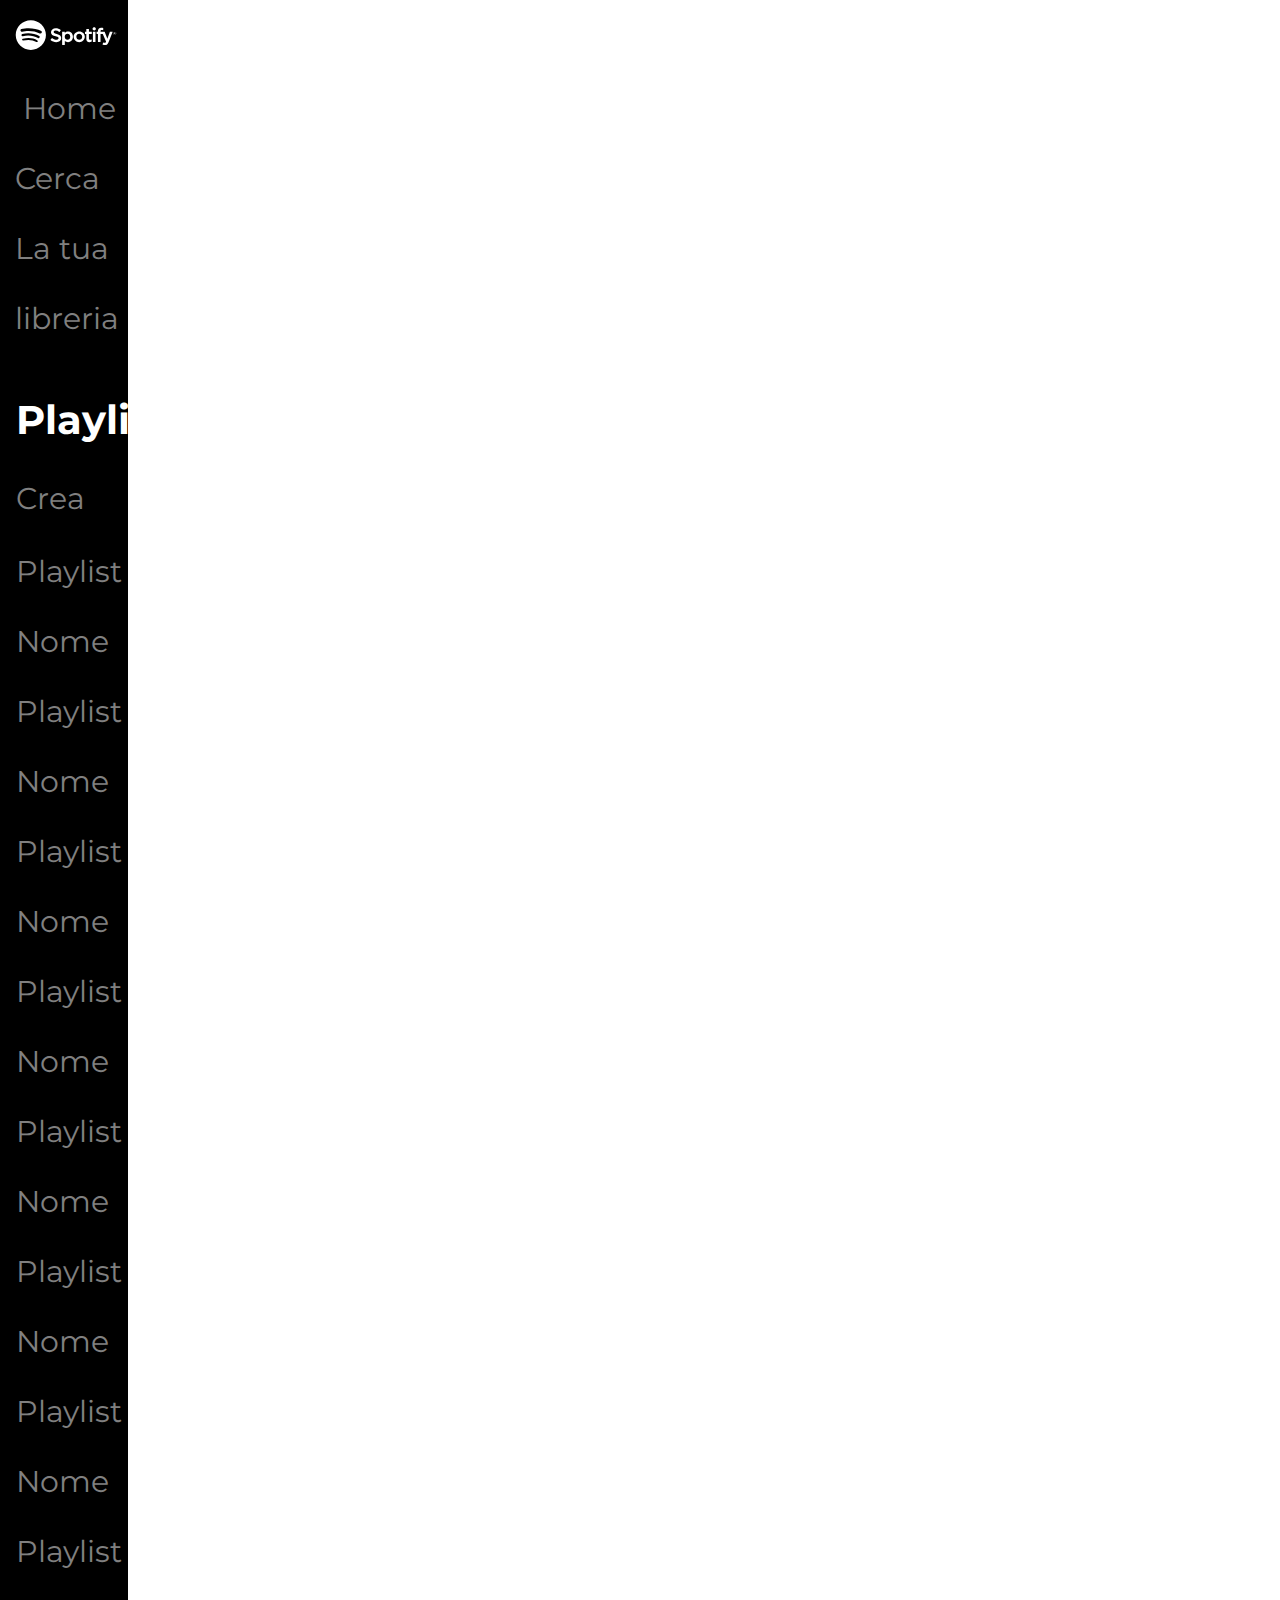
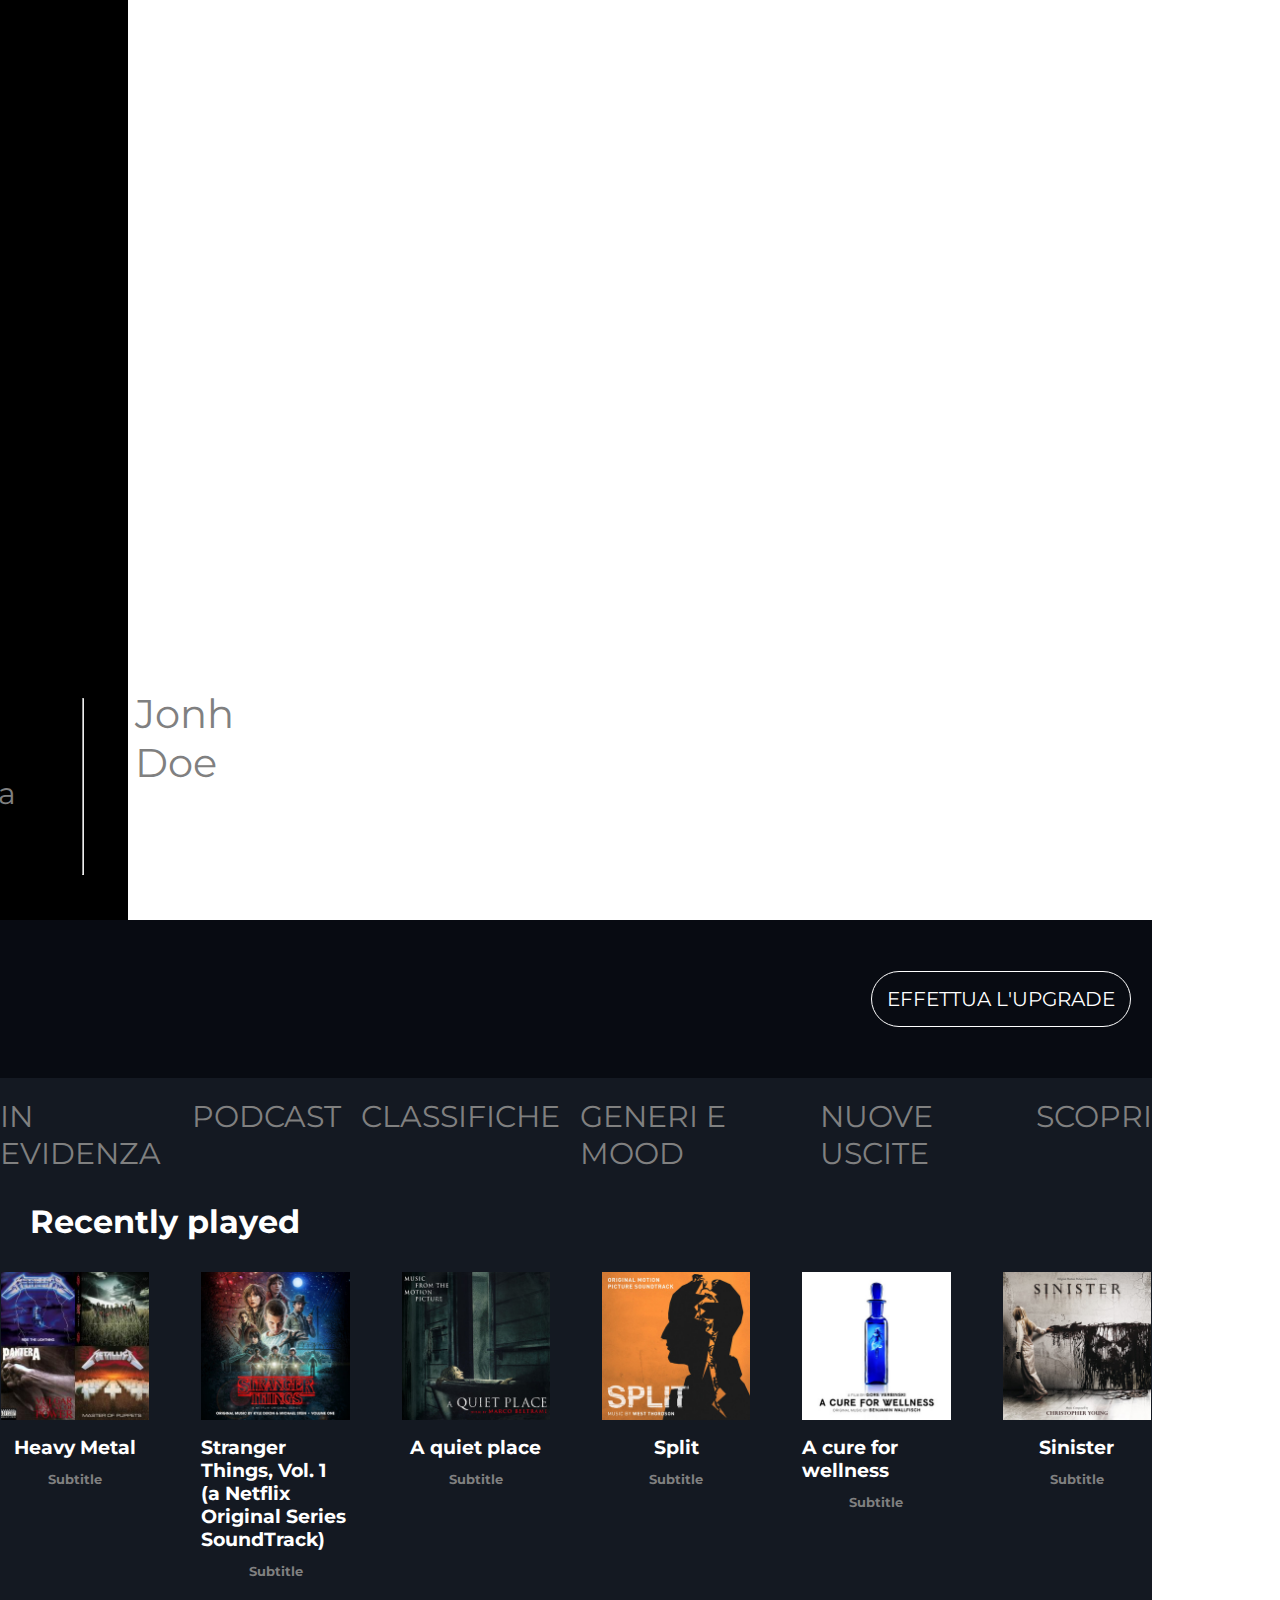
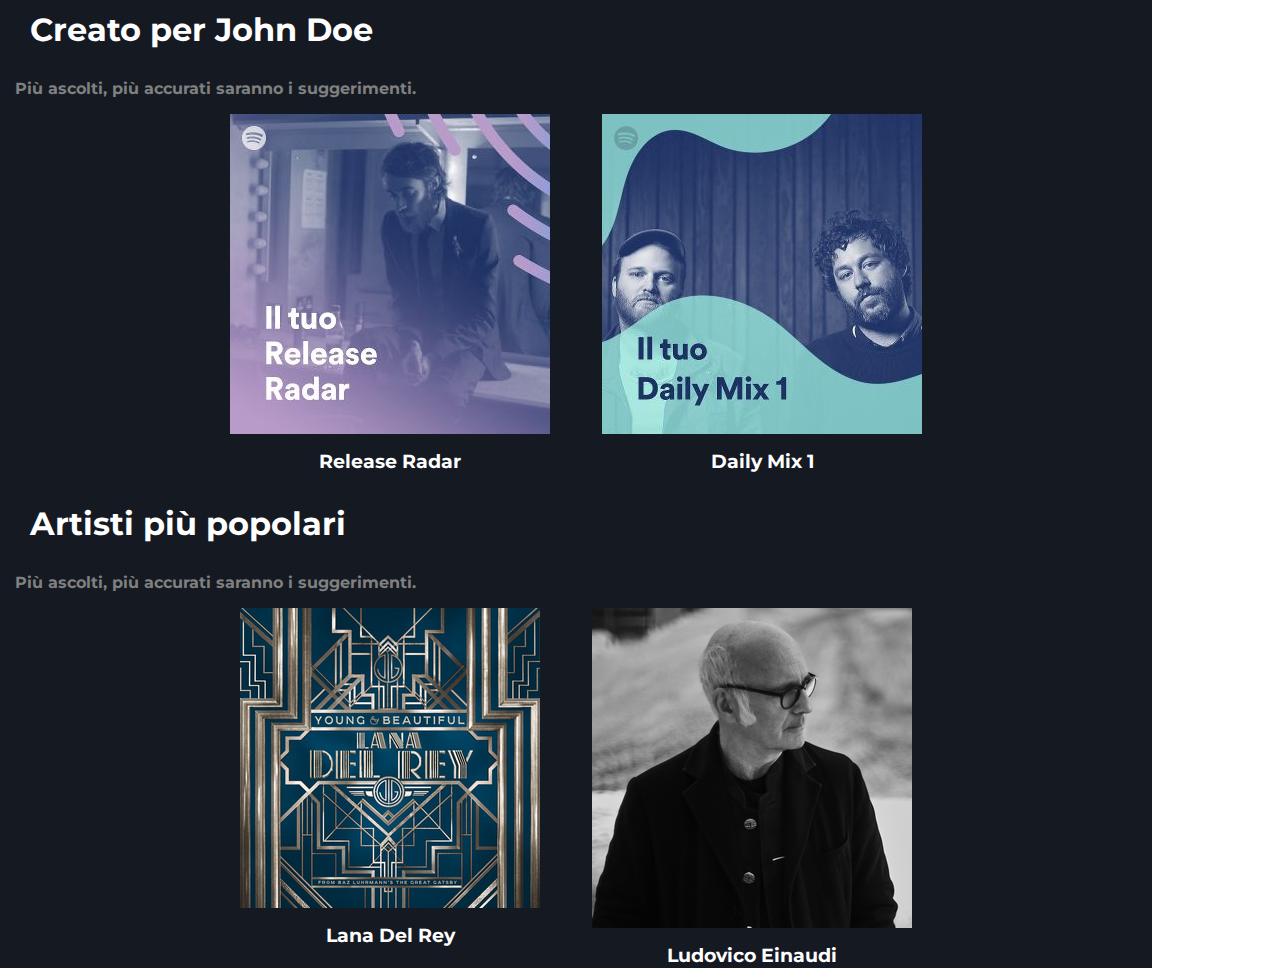
==== index.html @ f69e7755 "feat: add section all main" ====
<!DOCTYPE html>
<html lang="en">
<head>
    <meta charset="UTF-8">
    <meta name="viewport" content="width=device-width, initial-scale=1.0">
    <title>Spotify</title>
    <link rel="icon" type="image/vnd.icon" href="./img/favicon.ico">
    <link rel="stylesheet" href="style.css">
    <link rel="preconnect" href="https://fonts.googleapis.com">
    <link rel="preconnect" href="https://fonts.gstatic.com" crossorigin>
    <link href="https://fonts.googleapis.com/css2?family=Montserrat:ital,wght@0,100..900;1,100..900&display=swap" rel="stylesheet">
    <link rel="stylesheet" href="https://cdnjs.cloudflare.com/ajax/libs/font-awesome/6.5.1/css/all.min.css" integrity="sha512-DTOQO9RWCH3ppGqcWaEA1BIZOC6xxalwEsw9c2QQeAIftl+Vegovlnee1c9QX4TctnWMn13TZye+giMm8e2LwA==" crossorigin="anonymous" referrerpolicy="no-referrer">
</head>
<body>
    <header>
        <div class="c-header">
            <div class="row">
                <div class="col">
                    <div class="box-image">
                        <img class="logo" src="./img/logo.svg" alt="logo">
                    </div>
                    <div class="box-lista">
                        <ul class="ul-header">
                            <li class="li-header"><a class="link-header" href="http://"><i class="iconcine fa-solid fa-house"></i>   Home</li></a>
                            <li class="li-header"><a class="link-header" href="http://"><i class="fa-solid fa-magnifying-glass"></i>   Cerca</li></a>
                            <li class="li-header"><a class="link-header" href="http://"><i class="fa-solid fa-grip-lines-vertical"></i>   La tua libreria</li></a>
                        </ul>
                    </div>
                    <div class="box">
                        <div class="box-title">
                            <h1>Playlist</h1>
                        </div>
                        <div class="box-lista">
                            <ul class="ul-header">
                                <li class="li-header "><i class="iconcina-big fa-solid fa-square-plus"></i> Crea Playlist </li>
                                <li class="li-header"> Nome Playlist</li>
                                <li class="li-header"> Nome Playlist</li>
                                <li class="li-header"> Nome Playlist</li>
                                <li class="li-header"> Nome Playlist</li>
                                <li class="li-header"> Nome Playlist</li>
                                <li class="li-header"> Nome Playlist</li>
                                <li class="li-header"> Nome Playlist</li>
                            </ul>
                        </div>
                    </div>  
                </div>
                <div class="col">
                    <div class="box">
                        <span><a class="link-header" href="http://"><i class="iconcine fa-solid fa-circle-arrow-down"></i>  Installa app</span></a>
                    </div>
                    <hr class="hr-header">
                    <div class="box">
                        <p></s><a class="link-header" href="http://"><i class="fa-solid fa-circle-user"> </i> Jonh Doe</p></a>
                    </div>
                </div>
            </div>
        </div>
    </header>
    <main>
        <section id="hero" class="container">
            <div class="row">
                <div class="col">
                    <div class="box">
                        <button class="btn btn-black">EFFETTUA L'UPGRADE</button>
                    </div>
                </div>
            </div>
        </section>
        <section id="info" class="container">
            <div class="row">
                <div class="col">
                    <div class="box-list">
                        <ul class="ul-info">
                            <li class="li-info">IN EVIDENZA</li>
                            <li class="li-info">PODCAST</li>
                            <li class="li-info"> CLASSIFICHE</li>
                            <li class="li-info">GENERI E MOOD</li>
                            <li class="li-info">NUOVE USCITE</li>
                            <li class="li-info">SCOPRI</li>
                        </ul>
                    </div>
                </div>
            </div>
        </section>
        <section id="recenti" class="container">
            <div class="row">
                <div class="col">
                    <div class="box-title">
                        <h1>Recently played</h1>
                    </div>
                </div>
            </div>
            <div class="row">
                <div class="col">
                    <div class="box">
                        <div class="box-image">
                            <img src="./img/metal_lifting.jpg" alt="">
                        </div>
                        <div class="box-text">    
                            <h3>Heavy Metal</h3>
                        </div>   
                        <div class="box-text">  
                            <h5>Subtitle</h5>
                        </div>
                    </div>

                    <div class="box">
                        <div class="box-image">
                            <img src="./img/stranger.jpeg" alt="">
                        </div>
                        <div class="box-text">    
                            <h3>Stranger Things, Vol. 1 <div></div>(a Netflix Original Series <div></div> SoundTrack)</h3>
                        </div>   
                        <div class="box-text">  
                            <h5>Subtitle</h5>
                        </div>
                    </div>

                    <div class="box">
                        <div class="box-image">
                            <img src="./img/aquietplace.jpeg" alt="">
                        </div>
                        <div class="box-text">    
                            <h3>A quiet place</h3>
                        </div>   
                        <div class="box-text">  
                            <h5>Subtitle</h5>
                        </div>
                    </div>

                    <div class="box">
                        <div class="box-image">
                            <img src="./img/split.jpeg" alt="">
                        </div>
                        <div class="box-text">    
                            <h3>Split</h3>
                        </div>   
                        <div class="box-text">  
                            <h5>Subtitle</h5>
                        </div>
                    </div>

                    <div class="box">
                        <div class="box-image">
                            <img src="./img/cure.jpeg" alt="">
                        </div>
                        <div class="box-text">    
                            <h3>A cure for wellness</h3>
                        </div>   
                        <div class="box-text">  
                            <h5>Subtitle</h5>
                        </div>
                    </div>

                    <div class="box">
                        <div class="box-image">
                            <img src="./img/sinister.jpeg" alt="">
                        </div>
                        <div class="box-text">    
                            <h3>Sinister</h3>
                        </div>   
                        <div class="box-text">  
                            <h5>Subtitle</h5>
                        </div>
                    </div>
                </div>
            </div>
        </section>
        <section id="for-user" class="container">
            <div class="row">
                <div class="col">
                    <div class="box-title">
                        <h1>Creato per John Doe</h1>
                    </div>
                    <div class="box-sub-title">
                        <h4>Più ascolti, più accurati saranno i suggerimenti.</h4>
                    </div>
                </div>
            </div>
            <div class="row">
                <div class="col">
                    <div class="box">
                        <div class="box-image">
                            <img src="./img/radar.jpeg" alt="">
                        </div>
                        <div class="box-text">    
                            <h3>Release Radar</h3>
                        </div>
                    </div>
                    <div class="box">
                        <div class="box-image">
                            <img src="./img/mixdaily.jpeg" alt="">
                        </div>
                        <div class="box-text">    
                            <h3>Daily Mix 1</h3>
                        </div>
                    </div>
                </div>
            </div>
        </section>
        <section id="artisti-popolari" class="container">
            <div class="row">
                <div class="col">
                    <div class="box-title">
                        <h1>Artisti più popolari</h1>
                    </div>
                    <div class="box-sub-title">
                        <h4>Più ascolti, più accurati saranno i suggerimenti.</h4>
                    </div>
                </div>
            </div>
            <div class="row">
                <div class="col">
                    <div class="box">
                        <div class="box-image">
                            <img src="./img/youg.jpeg" alt="">
                        </div>
                        <div class="box-text">    
                            <h3>Lana Del Rey</h3>
                        </div>
                    </div>
                    <div class="box">
                        <div class="box-image">
                            <img src="./img/einaudi.jpeg" alt="">
                        </div>
                        <div class="box-text">    
                            <h3>Ludovico Einaudi</h3>
                        </div>
                    </div>
                </div>
            </div>
        </section>
    </main>
</body>
</html>
---- style.css ----
* {
    padding: 0;
    margin: 0;
    box-sizing: border-box;
    font-family: "Montserrat", sans-serif;
}


main{
    overflow-y: scroll;
}
.container {
    max-width: calc(100vw - 10%);
}
.row{
    display: flex;
}
.col{
}
.box{
    border: 1px solid transparent;
}
.btn{
    border: 1px solid transparent;
    border-radius: 30px;
    padding: 15px;
    cursor: pointer;
}
.btn-black{
    background-color: #080b12;
    border-color: white;
    color: white;
    font-size: 20px;
}
img{
    width: 100%;
}
.iconcine{
    display: inline-block;
}


/* INIZIO HEADER  */
.c-header {
    max-width: calc(100vw - 90%);
    background-color: #000000;
}
header .row {
    flex-direction: column;
}
header .col {
    margin-left: 15px;
    margin-top: 20px;
}
header .col:nth-last-child(1) {
   margin-top: 700px;
   margin-bottom: 20px;
   margin-left: 15px;
}
.logo {
    width: 90%;
}
header .box-lista{
    display: flex;
    flex-direction: column;
    margin-top: 20px;
}
.ul-header, .li-header, span{
    list-style-type: none;
    font-size: 30px;
    line-height: 70px;
    color: grey;
    cursor: pointer;
}
.link-header{
    cursor: pointer;
    text-decoration: none;
    color: grey;
}
header .box-title{
    margin-top: 40px;
}

header h1{
    color: white;
    font-size: 40px;
}
.iconcina-big {
    font-size: 90px;
    vertical-align: middle;
}
header p {
    color: grey;
    font-size: 40px;
}
.hr-header{
    color: grey;
    margin-top: 10px;
    margin-bottom: 25px;
    max-width: 250px;
    margin-left: 15px;
}

/* FINE HEADER */

/* INIZIO HERO */
#hero {
    background-color: #080b12;
}
#hero .row{
    justify-content: flex-end;
}
#hero .box{
    margin-top: 50px;
    margin-bottom: 50px;
    margin-right: 20px;
}
/* FINE HERO */

/* INIZIO INFO */
#info{
    background-color: #141922;
}
#info .row {
    justify-content: center;
}
#info .box-list{
    margin-top: 20px;
}
.ul-info, .li-info{
    list-style-type: none;
    font-size: 30px;
    display: flex;
    gap: 20px;
    color: grey;
    cursor: pointer;
}
/* FINE INFO */

/* INIZIO RECENTI */
#recenti{
    background-color: #141922;
}
#recenti .row:nth-last-child(1), .col:nth-last-child(1){
    display: flex;
    justify-content: center;
    gap: 50px;
    cursor: pointer;
}
#recenti .box-title{
    margin: 30px;
    color: white;
    justify-content:  left;
}
#recenti .box-text{
    display: flex;
    justify-content: center;
    margin-top: 12px;
}
#recenti h3{
    color: white;
}
#recenti h5{
    color: grey;
}
/* FINE RECENTI */

/* INIZIO FOR-USER */
#for-user{
    background-color: #141922;
}

#for-user .row:nth-child(1) .col:nth-child(1){
    display: block;
}

#for-user .box-title, .box-sub-title{
    margin: 15px;
} 
#for-user .row:nth-last-child(1), .col:nth-last-child(1){
    display: flex;
    justify-content: center;
    gap: 50px;
    cursor: pointer;
}
#for-user .box-title{
    margin: 30px;
    color: white;
    justify-content:  left;
}
#for-user .box-text{
    display: flex;
    justify-content: center;
    margin-top: 12px;
}
#for-user h3{
    color: white;
}
#for-user h5, h4{
    color: grey;
}
/* FINE FOR-USER */

/* INIZIO ARTISTI-POPOLARI */
#artisti-popolari{
    background-color: #141922;
}

#artisti-popolari .row:nth-child(1) .col:nth-child(1){
    display: block;
}

#artisti-popolari .box-title, .box-sub-title{
    margin: 15px;
} 
#artisti-popolari .row:nth-last-child(1), .col:nth-last-child(1){
    display: flex;
    justify-content: center;
    gap: 50px;
    cursor: pointer;
}
#artisti-popolari .box-title{
    margin: 30px;
    color: white;
    justify-content:  left;
}
#artisti-popolari .box-text{
    display: flex;
    justify-content: center;
    margin-top: 12px;
}
#artisti-popolari h3{
    color: white;
}
#artisti-popolari h5, h4{
    color: grey;
}
/* FINE ARTISTI-POPOLARI */
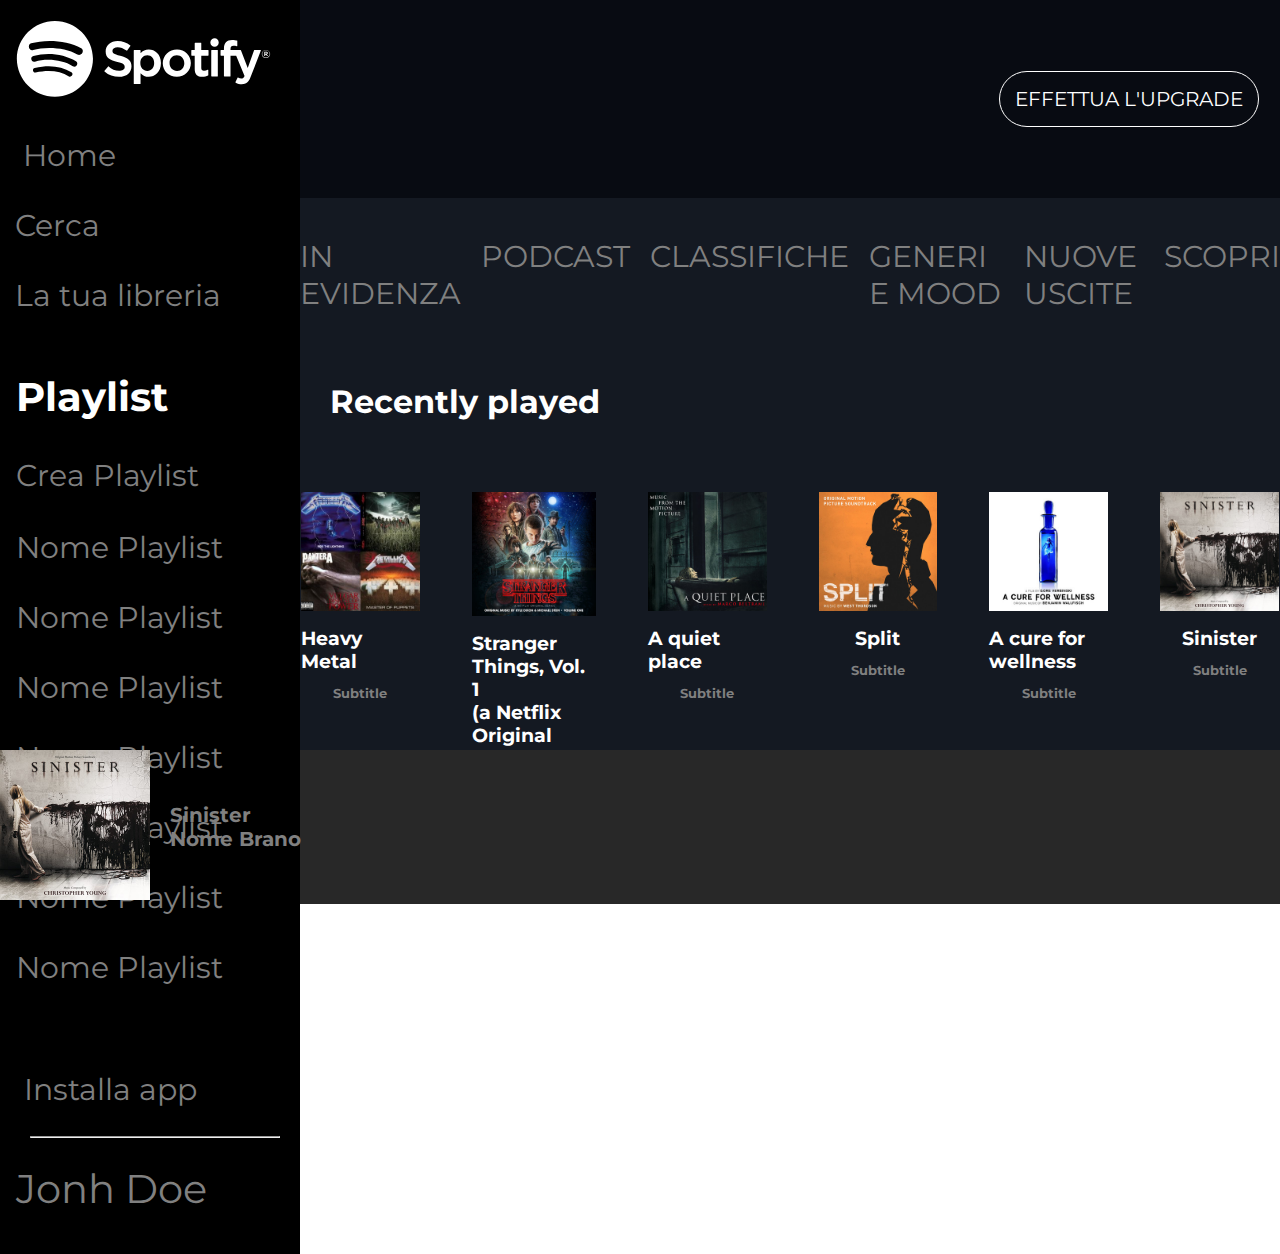
==== commit c518f851: "push for ticket" ====
--- a/index.html
+++ b/index.html
@@ -12,7 +12,8 @@
     <link rel="stylesheet" href="https://cdnjs.cloudflare.com/ajax/libs/font-awesome/6.5.1/css/all.min.css" integrity="sha512-DTOQO9RWCH3ppGqcWaEA1BIZOC6xxalwEsw9c2QQeAIftl+Vegovlnee1c9QX4TctnWMn13TZye+giMm8e2LwA==" crossorigin="anonymous" referrerpolicy="no-referrer">
 </head>
 <body>
-    <header>
+    <div class="disposizione">
+        <header>
         <div class="c-header">
             <div class="row">
                 <div class="col">
@@ -55,9 +56,9 @@
                 </div>
             </div>
         </div>
-    </header>
-    <main>
-        <section id="hero" class="container">
+        </header>
+        <main>
+            <section id="hero" class="container">
             <div class="row">
                 <div class="col">
                     <div class="box">
@@ -65,8 +66,8 @@
                     </div>
                 </div>
             </div>
-        </section>
-        <section id="info" class="container">
+            </section>
+            <section id="info" class="container">
             <div class="row">
                 <div class="col">
                     <div class="box-list">
@@ -81,8 +82,8 @@
                     </div>
                 </div>
             </div>
-        </section>
-        <section id="recenti" class="container">
+            </section>
+            <section id="recenti" class="container">
             <div class="row">
                 <div class="col">
                     <div class="box-title">
@@ -165,8 +166,8 @@
                     </div>
                 </div>
             </div>
-        </section>
-        <section id="for-user" class="container">
+            </section>
+            <section id="for-user" class="container">
             <div class="row">
                 <div class="col">
                     <div class="box-title">
@@ -197,8 +198,8 @@
                     </div>
                 </div>
             </div>
-        </section>
-        <section id="artisti-popolari" class="container">
+            </section>
+            <section id="artisti-popolari" class="container">
             <div class="row">
                 <div class="col">
                     <div class="box-title">
@@ -229,7 +230,39 @@
                     </div>
                 </div>
             </div>
-        </section>
-    </main>
+            </section>
+        </main>
+    </div>
+    <footer>
+        <div class="container">
+            <div class="row">
+                <div class="col">
+                    <div class="box-container">
+                        <div class="box-image">
+                            <img class="play" src="./img/sinister.jpeg" alt="">
+                        </div>
+                        <div class="box-footer">
+                            <div class="box-title-footer">
+                                <h4>Sinister</h4>
+                            </div>
+                            <div class="box-sub-title-footer">
+                                <h4>Nome Brano</h4>
+                            </div>
+                        </div>
+                        <div class="box-icona">
+                            <i class="iconcina fa-solid fa-heart"></i>
+                        </div>
+                        <div class="box-icona">
+                            <i class="iconcina fa-solid fa-folder"></i>
+                        </div>
+                    </div>
+                </div>
+                <div class="col">
+                    <div></div>
+                </div>
+                <div class="col"></div>
+            </div>
+        </div>
+    </footer>
 </body>
 </html>--- a/style.css
+++ b/style.css
@@ -5,12 +5,16 @@
     font-family: "Montserrat", sans-serif;
 }
 
+.disposizione{
+    height: calc(100vh - 150px);
+    display: flex;
+}
 
 main{
-    overflow-y: scroll;
+   overflow-y: auto;
 }
 .container {
-    max-width: calc(100vw - 10%);
+    max-width: calc(100vw - 300px);
 }
 .row{
     display: flex;
@@ -42,8 +46,13 @@
 
 /* INIZIO HEADER  */
 .c-header {
-    max-width: calc(100vw - 90%);
+    max-width: 300px;
     background-color: #000000;
+    
+}
+header {
+
+    flex-shrink: 0;
 }
 header .row {
     flex-direction: column;
@@ -53,9 +62,10 @@
     margin-top: 20px;
 }
 header .col:nth-last-child(1) {
-   margin-top: 700px;
+   margin-top: 50px;
    margin-bottom: 20px;
    margin-left: 15px;
+   display: block;
 }
 .logo {
     width: 90%;
@@ -178,8 +188,7 @@
     margin: 15px;
 } 
 #for-user .row:nth-last-child(1), .col:nth-last-child(1){
-    display: flex;
-    justify-content: center;
+    margin-top: 15px;
     gap: 50px;
     cursor: pointer;
 }
@@ -211,13 +220,14 @@
 }
 
 #artisti-popolari .box-title, .box-sub-title{
-    margin: 15px;
+    margin-top: 15px;
+    margin-bottom: 15px;
 } 
 #artisti-popolari .row:nth-last-child(1), .col:nth-last-child(1){
-    display: flex;
-    justify-content: center;
+    margin-top: 20px;
     gap: 50px;
     cursor: pointer;
+    padding-bottom: 20px;
 }
 #artisti-popolari .box-title{
     margin: 30px;
@@ -235,4 +245,49 @@
 #artisti-popolari h5, h4{
     color: grey;
 }
-/* FINE ARTISTI-POPOLARI */+/* FINE ARTISTI-POPOLARI */
+
+/* INZIO FOOTER  */
+footer{
+    height: 150px;
+}
+footer .container{
+    background-color: #282828;
+    max-width: 100vw;
+}
+footer .row{
+    justify-content: space-between;
+}
+.box-container{
+    display: flex;
+    justify-content: center;
+}
+footer .box-title-footer{
+    color: white;
+}
+footer .box-sub-title-footer{
+    color: grey;
+}
+.play{
+    width: 50%;
+}
+footer .box-footer{
+    display: flex;
+    flex-direction: column;
+    justify-content: center;
+    margin-left: -130px;
+    font-size: 20px;
+    padding-top: 30px;
+    padding-bottom: 30px;
+}
+footer .box-icona{
+    display: flex;
+    flex-direction: column;
+    justify-content: center;
+    margin-left: 30px;
+    font-size: 20px;
+    color: grey;
+}
+
+
+/* FINE FOOTER */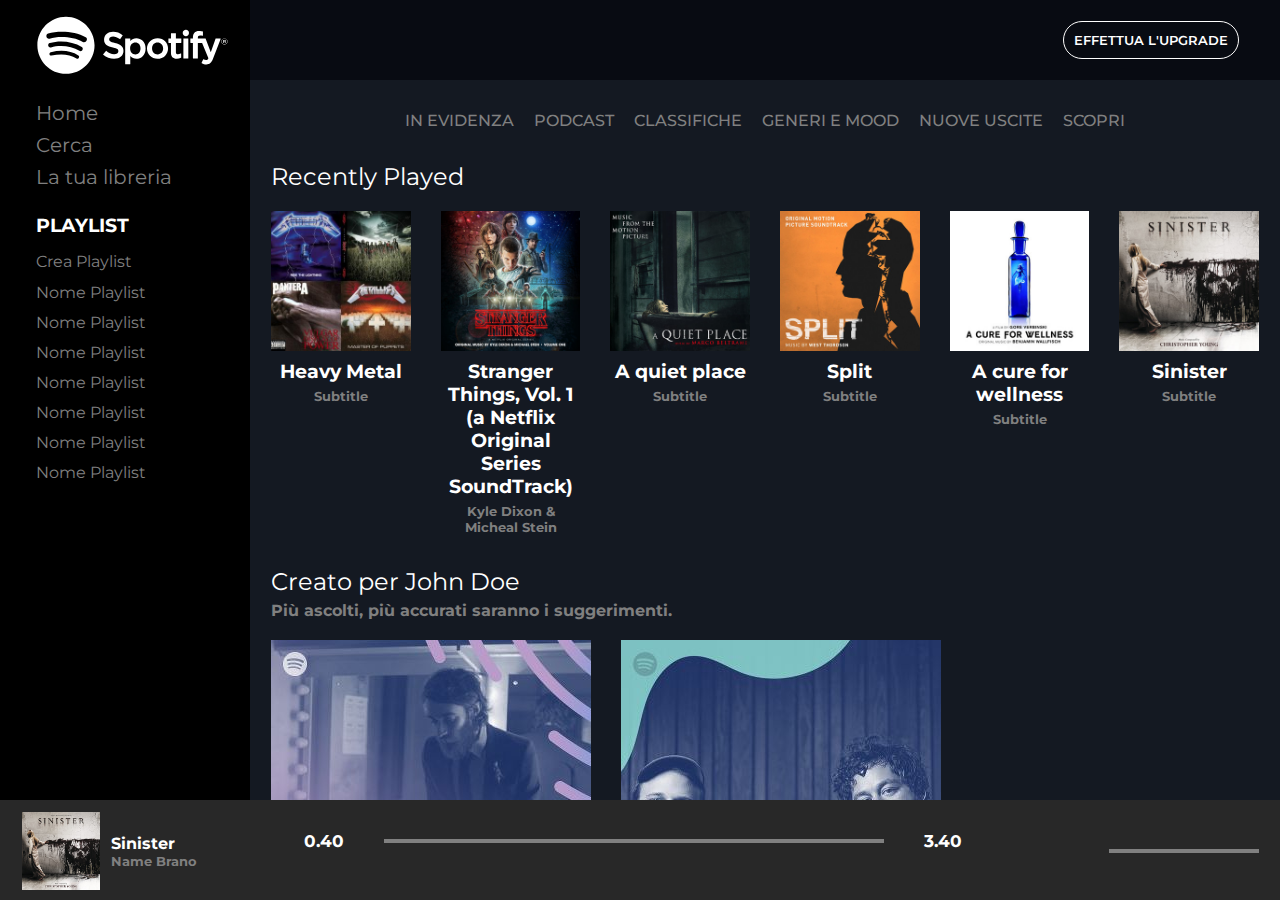
==== commit d9cce14c: "feat: add some hover" ====
--- a/index.html
+++ b/index.html
@@ -10,28 +10,28 @@
     <link rel="preconnect" href="https://fonts.gstatic.com" crossorigin>
     <link href="https://fonts.googleapis.com/css2?family=Montserrat:ital,wght@0,100..900;1,100..900&display=swap" rel="stylesheet">
     <link rel="stylesheet" href="https://cdnjs.cloudflare.com/ajax/libs/font-awesome/6.5.1/css/all.min.css" integrity="sha512-DTOQO9RWCH3ppGqcWaEA1BIZOC6xxalwEsw9c2QQeAIftl+Vegovlnee1c9QX4TctnWMn13TZye+giMm8e2LwA==" crossorigin="anonymous" referrerpolicy="no-referrer">
+    <link rel="shortcut icon" href="favicon.ico" type="image/x-icon">
 </head>
 <body>
-    <div class="disposizione">
+    <div class="separatore">
         <header>
-        <div class="c-header">
-            <div class="row">
+            <div class="container ">
                 <div class="col">
-                    <div class="box-image">
-                        <img class="logo" src="./img/logo.svg" alt="logo">
-                    </div>
-                    <div class="box-lista">
+                    <div class="row">
+                        <img class="logo" src="./img/logo.svg" alt="">
+                    </div>
+                    <div class="row">
                         <ul class="ul-header">
-                            <li class="li-header"><a class="link-header" href="http://"><i class="iconcine fa-solid fa-house"></i>   Home</li></a>
-                            <li class="li-header"><a class="link-header" href="http://"><i class="fa-solid fa-magnifying-glass"></i>   Cerca</li></a>
-                            <li class="li-header"><a class="link-header" href="http://"><i class="fa-solid fa-grip-lines-vertical"></i>   La tua libreria</li></a>
+                            <li class="li-header"><a class="link link-header" href="http://"><i class="iconcine fa-solid fa-house"></i> Home</li></a>
+                            <li class="li-header"><a class="link link-header" href="http://"><i class="fa-solid fa-magnifying-glass"></i> Cerca</li></a>
+                            <li class="li-header"><a class="link link-header" href="http://"><i class="fa-solid fa-grip-lines-vertical"></i> La tua libreria</li></a>
                         </ul>
                     </div>
-                    <div class="box">
-                        <div class="box-title">
-                            <h1>Playlist</h1>
-                        </div>
-                        <div class="box-lista">
+                    <div class="row">
+                        <div class="box-title-header">
+                            <h3>PLAYLIST</h3>
+                        </div>
+                        <div class="box-ul">
                             <ul class="ul-header">
                                 <li class="li-header "><i class="iconcina-big fa-solid fa-square-plus"></i> Crea Playlist </li>
                                 <li class="li-header"> Nome Playlist</li>
@@ -43,226 +43,251 @@
                                 <li class="li-header"> Nome Playlist</li>
                             </ul>
                         </div>
-                    </div>  
-                </div>
-                <div class="col">
-                    <div class="box">
-                        <span><a class="link-header" href="http://"><i class="iconcine fa-solid fa-circle-arrow-down"></i>  Installa app</span></a>
-                    </div>
-                    <hr class="hr-header">
-                    <div class="box">
-                        <p></s><a class="link-header" href="http://"><i class="fa-solid fa-circle-user"> </i> Jonh Doe</p></a>
+                    </div>
+                    <div class="row">
+                        <div class="box">
+                         <a class="install link link-header" href="http://"><i class="fa-solid fa-circle-arrow-down"></i>  Installa app</a>
+                        </div>
+                        <hr class="hr-header">
+                        <div class="box-user">
+                            <a class="user link link-header" href="http://"><i class="fa-solid fa-circle-user"></i> Jonh Doe</a>
+                        </div>
                     </div>
                 </div>
             </div>
-        </div>
-        </header>
+          
+        </header> 
         <main>
-            <section id="hero" class="container">
-            <div class="row">
-                <div class="col">
-                    <div class="box">
-                        <button class="btn btn-black">EFFETTUA L'UPGRADE</button>
-                    </div>
-                </div>
-            </div>
-            </section>
-            <section id="info" class="container">
-            <div class="row">
-                <div class="col">
-                    <div class="box-list">
-                        <ul class="ul-info">
-                            <li class="li-info">IN EVIDENZA</li>
-                            <li class="li-info">PODCAST</li>
-                            <li class="li-info"> CLASSIFICHE</li>
-                            <li class="li-info">GENERI E MOOD</li>
-                            <li class="li-info">NUOVE USCITE</li>
-                            <li class="li-info">SCOPRI</li>
+            <section id="hero">
+                <div class="container">
+                    <div class="row">
+                        <div class="col">
+                            <button class="btn btn-black">EFFETTUA L'UPGRADE</button>
+                        </div>
+                    </div>
+                </div>
+            </section>
+            <section id="nav">
+                <div class="container">
+                    <div class="row">
+                        <ul class="ul-nav">
+                            <li class="li-nav">IN EVIDENZA</li>
+                            <li class="li-nav">PODCAST</li>
+                            <li class="li-nav"> CLASSIFICHE</li>
+                            <li class="li-nav">GENERI E MOOD</li>
+                            <li class="li-nav">NUOVE USCITE</li>
+                            <li class="li-nav">SCOPRI</li>
                         </ul>
                     </div>
                 </div>
-            </div>
-            </section>
-            <section id="recenti" class="container">
-            <div class="row">
-                <div class="col">
-                    <div class="box-title">
-                        <h1>Recently played</h1>
-                    </div>
-                </div>
-            </div>
-            <div class="row">
-                <div class="col">
-                    <div class="box">
-                        <div class="box-image">
-                            <img src="./img/metal_lifting.jpg" alt="">
-                        </div>
-                        <div class="box-text">    
-                            <h3>Heavy Metal</h3>
-                        </div>   
-                        <div class="box-text">  
-                            <h5>Subtitle</h5>
-                        </div>
-                    </div>
-
-                    <div class="box">
-                        <div class="box-image">
-                            <img src="./img/stranger.jpeg" alt="">
-                        </div>
-                        <div class="box-text">    
-                            <h3>Stranger Things, Vol. 1 <div></div>(a Netflix Original Series <div></div> SoundTrack)</h3>
-                        </div>   
-                        <div class="box-text">  
-                            <h5>Subtitle</h5>
-                        </div>
-                    </div>
-
-                    <div class="box">
-                        <div class="box-image">
-                            <img src="./img/aquietplace.jpeg" alt="">
-                        </div>
-                        <div class="box-text">    
-                            <h3>A quiet place</h3>
-                        </div>   
-                        <div class="box-text">  
-                            <h5>Subtitle</h5>
-                        </div>
-                    </div>
-
-                    <div class="box">
-                        <div class="box-image">
-                            <img src="./img/split.jpeg" alt="">
-                        </div>
-                        <div class="box-text">    
-                            <h3>Split</h3>
-                        </div>   
-                        <div class="box-text">  
-                            <h5>Subtitle</h5>
-                        </div>
-                    </div>
-
-                    <div class="box">
-                        <div class="box-image">
-                            <img src="./img/cure.jpeg" alt="">
-                        </div>
-                        <div class="box-text">    
-                            <h3>A cure for wellness</h3>
-                        </div>   
-                        <div class="box-text">  
-                            <h5>Subtitle</h5>
-                        </div>
-                    </div>
-
-                    <div class="box">
-                        <div class="box-image">
-                            <img src="./img/sinister.jpeg" alt="">
-                        </div>
-                        <div class="box-text">    
-                            <h3>Sinister</h3>
-                        </div>   
-                        <div class="box-text">  
-                            <h5>Subtitle</h5>
-                        </div>
-                    </div>
-                </div>
-            </div>
-            </section>
-            <section id="for-user" class="container">
-            <div class="row">
-                <div class="col">
-                    <div class="box-title">
-                        <h1>Creato per John Doe</h1>
-                    </div>
-                    <div class="box-sub-title">
-                        <h4>Più ascolti, più accurati saranno i suggerimenti.</h4>
-                    </div>
-                </div>
-            </div>
-            <div class="row">
-                <div class="col">
-                    <div class="box">
-                        <div class="box-image">
-                            <img src="./img/radar.jpeg" alt="">
-                        </div>
-                        <div class="box-text">    
-                            <h3>Release Radar</h3>
-                        </div>
-                    </div>
-                    <div class="box">
-                        <div class="box-image">
-                            <img src="./img/mixdaily.jpeg" alt="">
-                        </div>
-                        <div class="box-text">    
-                            <h3>Daily Mix 1</h3>
-                        </div>
-                    </div>
-                </div>
-            </div>
-            </section>
-            <section id="artisti-popolari" class="container">
-            <div class="row">
-                <div class="col">
-                    <div class="box-title">
-                        <h1>Artisti più popolari</h1>
-                    </div>
-                    <div class="box-sub-title">
-                        <h4>Più ascolti, più accurati saranno i suggerimenti.</h4>
-                    </div>
-                </div>
-            </div>
-            <div class="row">
-                <div class="col">
-                    <div class="box">
-                        <div class="box-image">
-                            <img src="./img/youg.jpeg" alt="">
-                        </div>
-                        <div class="box-text">    
-                            <h3>Lana Del Rey</h3>
-                        </div>
-                    </div>
-                    <div class="box">
-                        <div class="box-image">
-                            <img src="./img/einaudi.jpeg" alt="">
-                        </div>
-                        <div class="box-text">    
-                            <h3>Ludovico Einaudi</h3>
-                        </div>
-                    </div>
-                </div>
-            </div>
-            </section>
+            </section>
+            <section id="recenti">
+                <div class="container">
+                    <div class="row">
+                        <h2>Recently Played</h2>
+                    </div>
+                    <div class="row">
+                        <div class="box-container">
+                            <div class="box-image">
+                                <img class="album" src="./img/metal_lifting.jpg" alt="">
+                            </div>
+                            <div class="box-text">    
+                                <h3 class="title">Heavy Metal</h3>
+                            </div>   
+                            <div class="box-text">  
+                                <h5 class="sub-title">Subtitle</h5>
+                            </div>
+                        </div>
+                        <div class="box-container">
+                            <div class="box-image">
+                                <img class="album" src="./img/stranger.jpeg" alt="">
+                            </div>
+                            <div class="box-text">    
+                                <h3 class="title">Stranger Things, Vol. 1 <div></div>(a Netflix Original Series <div></div> SoundTrack)</h3>
+                            </div>   
+                            <div class="box-text">  
+                                <h5 class="sub-title">Kyle Dixon & Micheal Stein</h5>
+                            </div>
+                        </div>
+        
+                        <div class="box-container">
+                            <div class="box-image">
+                                <img class="album" src="./img/aquietplace.jpeg" alt="">
+                            </div>
+                            <div class="box-text">    
+                                <h3 class="title">A quiet place</h3>
+                            </div>   
+                            <div class="box-text">  
+                                <h5 class="sub-title">Subtitle</h5>
+                            </div>
+                        </div>
+        
+                        <div class="box-container">
+                            <div class="box-image">
+                                <img class="album" src="./img/split.jpeg" alt="">
+                            </div>
+                            <div class="box-text">    
+                                <h3 class="title">Split</h3>
+                            </div>   
+                            <div class="box-text">  
+                                <h5 class="sub-title">Subtitle</h5>
+                            </div>
+                        </div>
+        
+                        <div class="box-container">
+                            <div class="box-image">
+                                <img class="album" src="./img/cure.jpeg" alt="">
+                            </div>
+                            <div class="box-text">    
+                                <h3 class="title">A cure for wellness</h3>
+                            </div>   
+                            <div class="box-text">  
+                                <h5 class="sub-title">Subtitle</h5>
+                            </div>
+                        </div>
+        
+                        <div class="box-container">
+                            <div class="box-image">
+                                <img class="album" src="./img/sinister.jpeg" alt="">
+                            </div>
+                            <div class="box-text">    
+                                <h3 class="title">Sinister</h3>
+                            </div>   
+                            <div class="box-text">  
+                                <h5 class="sub-title">Subtitle</h5>
+                            </div>
+                        </div>
+                    </div>
+                </div>
+            </section>
+            <section id="for-user">
+                <div class="container">
+                    <div class="row">
+                        <div class="box-title">
+                            <h2 class="title">Creato per John Doe</h2>
+                        </div>
+                        <div class="box-sub-title">
+                            <h4 class="sub-title">Più ascolti, più accurati saranno i suggerimenti.</h4>
+                        </div>
+                    </div>
+                    <div class="row">
+                        <div class="box-container">
+                            <div class="box-image">
+                                <img class="album" src="./img/radar.jpeg" alt="">
+                            </div>
+                            <div class="box-text">    
+                                <h3 class="title">Heavy Metal</h3>
+                            </div>   
+                        </div>
+                        <div class="box-container">
+                            <div class="box-image">
+                                <img class="album" src="./img/mixdaily.jpeg" alt="">
+                            </div>
+                            <div class="box-text">    
+                                <h3 class="title">Daily Mix 1</h3>
+                            </div>   
+                        </div>
+            </section>
+            <section id="popular">
+                <div class="container">
+                    <div class="row">
+                        <div class="box-title">
+                            <h2 class="title">Creato per John Doe</h2>
+                        </div>
+                        <div class="box-sub-title">
+                            <h4 class="sub-title">Più ascolti, più accurati saranno i suggerimenti.</h4>
+                        </div>
+                    </div>
+                    <div class="row">
+                        <div class="box-container">
+                            <div class="box-image">
+                                <img class="album circle" src="./img/youg.jpeg" alt="">
+                            </div>
+                            <div class="box-text">    
+                                <h3 class="title">Heavy Metal</h3>
+                            </div>   
+                        </div>
+                        <div class="box-container">
+                            <div class="box-image">
+                                <img class="album circle" src="./img/einaudi.jpeg" alt="">
+                            </div>
+                            <div class="box-text">    
+                                <h3 class="title">Daily Mix 1</h3>
+                            </div>   
+                        </div>
+            </section>
+            
         </main>
     </div>
-    <footer>
-        <div class="container">
-            <div class="row">
-                <div class="col">
-                    <div class="box-container">
-                        <div class="box-image">
-                            <img class="play" src="./img/sinister.jpeg" alt="">
-                        </div>
-                        <div class="box-footer">
-                            <div class="box-title-footer">
-                                <h4>Sinister</h4>
-                            </div>
-                            <div class="box-sub-title-footer">
-                                <h4>Nome Brano</h4>
-                            </div>
-                        </div>
-                        <div class="box-icona">
-                            <i class="iconcina fa-solid fa-heart"></i>
-                        </div>
-                        <div class="box-icona">
-                            <i class="iconcina fa-solid fa-folder"></i>
-                        </div>
-                    </div>
-                </div>
-                <div class="col">
-                    <div></div>
-                </div>
-                <div class="col"></div>
+        <footer>
+            <div class="container">
+                <div class="row">
+                    <div class="col">
+                        <div class="box-container-footer">
+                            <div class="box-image-play">
+                                <img class="play" src="./img/sinister.jpeg" alt="">
+                            </div>
+                            <div class="box-c">
+                                <div class="box-text">    
+                                    <h4 class="title">Sinister</h4>
+                                </div>   
+                                <div class="box-text">  
+                                    <h5 class="sub-title">Name Brano</h5>
+                                </div>
+                            </div>
+                            <div class="c-icon">
+                                <div class="box-icon">
+                                    <i class="fa-solid fa-heart"></i>
+                                </div>
+                                <div class="box-icon">
+                                    <i class="fa-solid fa-folder"></i>
+                                </div>
+                            </div>
+                        </div>
+                    </div>
+                    <div class="col">
+                        <div class="box-top">
+                            <div class="box-icon"> 
+                                <i class="icon fa-solid fa-shuffle"></i>
+                            </div>
+                            <div class="box-icon"> 
+                                <i class="icon fa-solid fa-backward"></i>
+                            </div>
+                            <div class="box-icon"> 
+                                <i class="icon fa-regular fa-circle-play"></i>
+                            </div>
+                            <div class="box-icon"> 
+                                <i class="icon fa-solid fa-forward-step"></i>
+                            </div>
+                            <div class="box-icon"> 
+                                <i class="icon fa-solid fa-arrow-rotate-right"></i>
+                            </div>
+                        </div>
+                        <div class="box-bottom">
+                            <div class="box-text">
+                                <h5>0.40</h5>
+                            </div>
+                            <hr class="hr-song">
+                            <div class="box-text">
+                                <h5>3.40</h5>
+                            </div>
+                        </div>
+                    </div>
+                    <div class="col">
+                        <div class="box"> 
+                            <i class="icon fa-solid fa-chart-bar"></i>
+                        </div>
+                        <div class="box"> 
+                            <i class="icon fa-solid fa-display"></i>
+                        </div>
+                        <div class="box"> 
+                            <i class="icon fa-solid fa-volume-high"></i>
+                        </div>
+                        <hr class="hr-volume hr-bianco">
+                      
+                    </div>
+                </div>
             </div>
-        </div>
-    </footer>
+        </footer>
 </body>
 </html>--- a/style.css
+++ b/style.css
@@ -5,289 +5,316 @@
     font-family: "Montserrat", sans-serif;
 }
 
-.disposizione{
-    height: calc(100vh - 150px);
-    display: flex;
-}
-
-main{
-   overflow-y: auto;
+/* INIZIO ELEMENTI */
+.separatore{
+    height: calc(100vh - 100px);
+    display: flex;
 }
 .container {
-    max-width: calc(100vw - 300px);
-}
-.row{
-    display: flex;
-}
-.col{
-}
-.box{
     border: 1px solid transparent;
+    padding-left: 20px;
+    padding-right: 20px;
+}
+.c-icon{
+    display: flex;
+    gap: 10px;
+    color: grey;
+    cursor: pointer;
 }
 .btn{
     border: 1px solid transparent;
-    border-radius: 30px;
-    padding: 15px;
-    cursor: pointer;
+    cursor: pointer;
+}
+ul, li{
+    cursor: pointer;
+    list-style-type: none;
+}
+.link{
+    cursor: pointer;
+    text-decoration: none;
+}
+.album{
+    width: 100%;
+    cursor: pointer;
+}
+ /* FINE ELEMENTI */
+
+/* INIZIO HEADER */
+header{
+    max-width: 250px;
+    flex-shrink: 0;
+    overflow: hidden;
+    background-color: #000000;
+    padding-top: 15px;
+    padding-left: 15px;
+    padding-bottom: 10px;
+}
+.logo{
+    width: 100%;
+}
+header .row:nth-child(2){
+    margin-top: 20px;
+}
+.ul-header, .li-header{
+    line-height: 30px;
+    color: grey;
+}
+.link-header{
+   color: grey;
+   font-size: 20px;
+}
+header .row:nth-child(3){
+    margin-top: 20px;
+}
+.iconcina-big {
+    font-size: 30px;
+    vertical-align: middle;
+}
+header .box-title-header{
+    color: white;
+    margin-bottom: 10px;
+}
+header .row:nth-last-child(1){
+    margin-top: 430px;
+}
+.hr-header {
+    margin-top: 12px;
+    margin-bottom: 20px;
+    border-color: grey;
+}
+header .install{
+    font-size: 16px;
+    color: grey;
+}
+header .user{
+    color: white;
+} 
+
+/* FINE HEADER */ 
+
+main{
+    width: calc(100vw - 250px);
+    flex-shrink: 1;
+    background-color: #141922;
+    overflow-y: auto;
+}
+
+/* INIZIO HERO */
+#hero{
+    background-color: #080b12;
+    display: flex;
+    justify-content: flex-end;
+    padding-top: 20px;
+    padding-bottom: 20px;
+    padding-right: 20px;
 }
 .btn-black{
+    border-radius: 20px;
+    border-color: white;
     background-color: #080b12;
-    border-color: white;
-    color: white;
-    font-size: 20px;
-}
-img{
-    width: 100%;
-}
-.iconcine{
-    display: inline-block;
-}
-
-
-/* INIZIO HEADER  */
-.c-header {
-    max-width: 300px;
-    background-color: #000000;
-    
-}
-header {
-
-    flex-shrink: 0;
-}
-header .row {
-    flex-direction: column;
-}
-header .col {
-    margin-left: 15px;
-    margin-top: 20px;
-}
-header .col:nth-last-child(1) {
-   margin-top: 50px;
-   margin-bottom: 20px;
-   margin-left: 15px;
-   display: block;
-}
-.logo {
-    width: 90%;
-}
-header .box-lista{
-    display: flex;
-    flex-direction: column;
-    margin-top: 20px;
-}
-.ul-header, .li-header, span{
-    list-style-type: none;
-    font-size: 30px;
-    line-height: 70px;
-    color: grey;
-    cursor: pointer;
-}
-.link-header{
-    cursor: pointer;
-    text-decoration: none;
-    color: grey;
-}
-header .box-title{
-    margin-top: 40px;
-}
-
-header h1{
-    color: white;
-    font-size: 40px;
-}
-.iconcina-big {
-    font-size: 90px;
-    vertical-align: middle;
-}
-header p {
-    color: grey;
-    font-size: 40px;
-}
-.hr-header{
-    color: grey;
-    margin-top: 10px;
-    margin-bottom: 25px;
-    max-width: 250px;
-    margin-left: 15px;
-}
-
-/* FINE HEADER */
-
-/* INIZIO HERO */
-#hero {
-    background-color: #080b12;
-}
-#hero .row{
-    justify-content: flex-end;
-}
-#hero .box{
-    margin-top: 50px;
-    margin-bottom: 50px;
-    margin-right: 20px;
+    color: white;
+    font-weight: 600;
+    padding: 10px;
 }
 /* FINE HERO */
 
-/* INIZIO INFO */
-#info{
-    background-color: #141922;
-}
-#info .row {
+/* INIZIO NAV */
+#nav{
+    margin-top: 30px;
+}
+.ul-nav, .li-nav{
+    display: flex;
     justify-content: center;
-}
-#info .box-list{
-    margin-top: 20px;
-}
-.ul-info, .li-info{
-    list-style-type: none;
-    font-size: 30px;
-    display: flex;
+    color: grey;
+    font-weight: 500;
     gap: 20px;
-    color: grey;
-    cursor: pointer;
-}
-/* FINE INFO */
+
+}
+/* FINE NAV */
 
 /* INIZIO RECENTI */
 #recenti{
-    background-color: #141922;
-}
-#recenti .row:nth-last-child(1), .col:nth-last-child(1){
-    display: flex;
-    justify-content: center;
-    gap: 50px;
-    cursor: pointer;
-}
-#recenti .box-title{
-    margin: 30px;
-    color: white;
-    justify-content:  left;
+    margin-top: 30px;
+}
+#recenti h2{
+    color: white;
+    font-weight: 400;
+}
+#recenti .row:nth-child(2){
+    display: flex;
+    justify-content: flex-start;
+    gap: 30px;
+    margin-top: 20px;
 }
 #recenti .box-text{
-    display: flex;
-    justify-content: center;
-    margin-top: 12px;
-}
-#recenti h3{
-    color: white;
-}
-#recenti h5{
+    margin-top: 5px;
+    text-align: center;
+}
+.title{
+    color: white;
+}
+.sub-title{
     color: grey;
 }
 /* FINE RECENTI */
 
 /* INIZIO FOR-USER */
 #for-user{
-    background-color: #141922;
-}
-
-#for-user .row:nth-child(1) .col:nth-child(1){
+    margin-top: 30px;
+}
+#for-user h2{
+    color: white;
+    font-weight: 400;
+}
+#for-user .row:nth-child(2){
+    display: flex;
+    justify-content: flex-start;
+    margin-top: 20px;
+    gap: 30px;
+}
+#for-user .box-sub-title{
+    margin-top: 5px;
+}
+#for-user .box-text{
+    margin-top: 5px;
+    text-align: center;
+}
+/* FINE FOR-USER */
+
+/* INIZIO FOR-USER */
+#popular {
+    margin-top: 30px;
+}
+#popular  h2{
+    color: white;
+    font-weight: 400;
+}
+#popular  .row:nth-child(2){
+    display: flex;
+    justify-content: flex-start;
+    margin-top: 20px;
+    gap: 30px;
+}
+#popular  .box-sub-title{
+    margin-top: 5px;
+}
+#popular .box-text{
+    margin-top: 5px;
+    text-align: center;
+}
+.circle{
+    border-radius: 50%;
+}
+/* FINE FOR-USER */
+
+/* INIZIO FOOTER */
+footer{
+    height: 100px;
+    background-color: #282828;
+    padding-top: 10px;
+    padding-bottom: 10px;
+}
+footer .row {
+    display: flex;
+    justify-content: space-between;
+}
+footer .col:nth-child(1), .box-container-footer{
+   display: flex;
+   justify-content: flex-start;
+   align-items: center;
+   gap: 10px;
+}
+
+.box-image-play{
+    border: 1px solid transparent;
+    width: 80px;
+    height: 80px;
+    display: flex;
+    justify-content: center;
+}
+.play{
+    width: 100%;
+}
+footer .col:nth-child(2) {
     display: block;
-}
-
-#for-user .box-title, .box-sub-title{
-    margin: 15px;
-} 
-#for-user .row:nth-last-child(1), .col:nth-last-child(1){
-    margin-top: 15px;
-    gap: 50px;
-    cursor: pointer;
-}
-#for-user .box-title{
-    margin: 30px;
-    color: white;
-    justify-content:  left;
-}
-#for-user .box-text{
+    
+}
+
+footer .box-top, .box-bottom {
     display: flex;
     justify-content: center;
-    margin-top: 12px;
-}
-#for-user h3{
-    color: white;
-}
-#for-user h5, h4{
-    color: grey;
-}
-/* FINE FOR-USER */
-
-/* INIZIO ARTISTI-POPOLARI */
-#artisti-popolari{
-    background-color: #141922;
-}
-
-#artisti-popolari .row:nth-child(1) .col:nth-child(1){
-    display: block;
-}
-
-#artisti-popolari .box-title, .box-sub-title{
-    margin-top: 15px;
-    margin-bottom: 15px;
-} 
-#artisti-popolari .row:nth-last-child(1), .col:nth-last-child(1){
-    margin-top: 20px;
-    gap: 50px;
-    cursor: pointer;
-    padding-bottom: 20px;
-}
-#artisti-popolari .box-title{
-    margin: 30px;
-    color: white;
-    justify-content:  left;
-}
-#artisti-popolari .box-text{
+    align-items: center;
+    gap: 40px;
+    font-size: 20px;
+    color: white;
+    margin-top: 10px;
+}
+
+.hr-song{
+    border: 2px solid grey;
+    width: 500px;
+    cursor: pointer;
+}
+
+footer .col:nth-last-child(1) {
     display: flex;
     justify-content: center;
-    margin-top: 12px;
-}
-#artisti-popolari h3{
-    color: white;
-}
-#artisti-popolari h5, h4{
-    color: grey;
-}
-/* FINE ARTISTI-POPOLARI */
-
-/* INZIO FOOTER  */
-footer{
-    height: 150px;
-}
-footer .container{
-    background-color: #282828;
-    max-width: 100vw;
-}
-footer .row{
-    justify-content: space-between;
-}
-.box-container{
-    display: flex;
-    justify-content: center;
-}
-footer .box-title-footer{
-    color: white;
-}
-footer .box-sub-title-footer{
-    color: grey;
-}
-.play{
-    width: 50%;
-}
-footer .box-footer{
-    display: flex;
-    flex-direction: column;
-    justify-content: center;
-    margin-left: -130px;
+    align-items: center;
+    gap: 20px;
     font-size: 20px;
-    padding-top: 30px;
-    padding-bottom: 30px;
-}
-footer .box-icona{
-    display: flex;
-    flex-direction: column;
-    justify-content: center;
-    margin-left: 30px;
-    font-size: 20px;
-    color: grey;
-}
-
-
-/* FINE FOOTER */+    color: white;
+}
+
+.hr-volume{
+    border: 2px solid grey;
+    width: 150px;
+    cursor: pointer;
+}
+/* FINE FOOTER */
+
+
+/* INIZIO HOOVER */
+.ul-header:hover .li-header:hover {
+    border: 1px solid transparent;
+    border-left-color: green ;
+    padding-left: 5px;
+    color: white;
+}
+.ul-nav:hover .li-nav:hover {
+    color: white;
+}
+.link:hover{
+    color: white;
+}
+.btn:hover{
+    color: white;
+    padding: 15px;
+}
+.album:hover{
+    width: 110%;
+}
+/* FINE HOOVER */
+
+
+
+/* INIZIO MEDIAQUEARY */
+@media screen and (max-width: 1100px) {
+    .container{
+        width: 100%;
+    }
+}
+@media screen and (max-width: 700px) {}
+
+@media screen and (max-width: 600px) {
+    header {
+        width: 70px;
+    }
+
+    .playlist-title, .playlist {
+        display: none;
+    }
+}
+/* FINE MEDIAQUEARY */
+
+
+
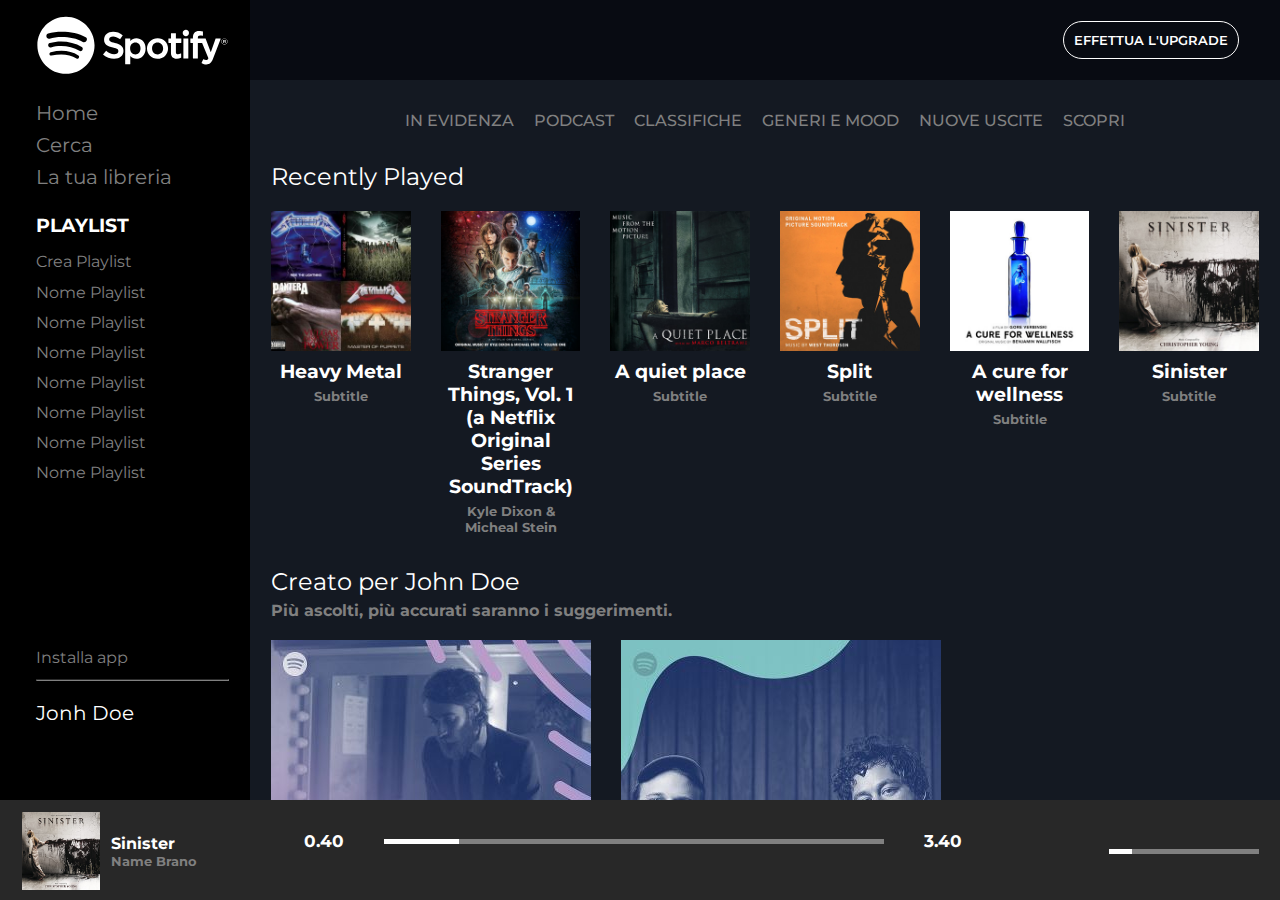
==== commit b42fdbbb: "push for ticket" ====
--- a/index.html
+++ b/index.html
@@ -45,12 +45,14 @@
                         </div>
                     </div>
                     <div class="row">
+                        <div>
                         <div class="box">
                          <a class="install link link-header" href="http://"><i class="fa-solid fa-circle-arrow-down"></i>  Installa app</a>
                         </div>
                         <hr class="hr-header">
                         <div class="box-user">
                             <a class="user link link-header" href="http://"><i class="fa-solid fa-circle-user"></i> Jonh Doe</a>
+                        </div>
                         </div>
                     </div>
                 </div>
@@ -71,7 +73,7 @@
                 <div class="container">
                     <div class="row">
                         <ul class="ul-nav">
-                            <li class="li-nav">IN EVIDENZA</li>
+                            <div><li class="li-nav bar">IN EVIDENZA</li></div>
                             <li class="li-nav">PODCAST</li>
                             <li class="li-nav"> CLASSIFICHE</li>
                             <li class="li-nav">GENERI E MOOD</li>
@@ -90,6 +92,7 @@
                         <div class="box-container">
                             <div class="box-image">
                                 <img class="album" src="./img/metal_lifting.jpg" alt="">
+                                <i class="image-nascosta fa-regular fa-circle-play"></i>
                             </div>
                             <div class="box-text">    
                                 <h3 class="title">Heavy Metal</h3>
@@ -267,7 +270,9 @@
                             <div class="box-text">
                                 <h5>0.40</h5>
                             </div>
-                            <hr class="hr-song">
+                            <div class="bar-song">
+                                <div class="bar-riempimento"></div>
+                            </div>
                             <div class="box-text">
                                 <h5>3.40</h5>
                             </div>
@@ -283,8 +288,9 @@
                         <div class="box"> 
                             <i class="icon fa-solid fa-volume-high"></i>
                         </div>
-                        <hr class="hr-volume hr-bianco">
-                      
+                        <div class="bar-volume">
+                            <div class="bar-riempimento"></div>
+                        </div>
                     </div>
                 </div>
             </div>
--- a/style.css
+++ b/style.css
@@ -42,6 +42,8 @@
 /* INIZIO HEADER */
 header{
     max-width: 250px;
+    display: flex;
+    flex-direction: column;
     flex-shrink: 0;
     overflow: hidden;
     background-color: #000000;
@@ -65,6 +67,7 @@
 }
 header .row:nth-child(3){
     margin-top: 20px;
+    overflow: auto;
 }
 .iconcina-big {
     font-size: 30px;
@@ -75,7 +78,7 @@
     margin-bottom: 10px;
 }
 header .row:nth-last-child(1){
-    margin-top: 430px;
+    margin-top: 160px;
 }
 .hr-header {
     margin-top: 12px;
@@ -128,8 +131,14 @@
     color: grey;
     font-weight: 500;
     gap: 20px;
-
-}
+}
+
+.evidenziatore{
+    width: 10px;
+    background: green;
+    height: 2px;
+}
+
 /* FINE NAV */
 
 /* INIZIO RECENTI */
@@ -237,7 +246,6 @@
 }
 footer .col:nth-child(2) {
     display: block;
-    
 }
 
 footer .box-top, .box-bottom {
@@ -250,9 +258,10 @@
     margin-top: 10px;
 }
 
-.hr-song{
-    border: 2px solid grey;
+.bar-song{
     width: 500px;
+    height: 5px;
+    background: grey;
     cursor: pointer;
 }
 
@@ -265,9 +274,17 @@
     color: white;
 }
 
-.hr-volume{
-    border: 2px solid grey;
+
+.bar-volume{
     width: 150px;
+    height: 5px;
+    background: grey;
+    cursor: pointer;
+}
+.bar-riempimento{
+    width: 15%;
+    height: 100%;
+    background: white;
     cursor: pointer;
 }
 /* FINE FOOTER */
@@ -292,6 +309,23 @@
 }
 .album:hover{
     width: 110%;
+
+} 
+i:hover{
+    font-size: 22px;
+    color: white;
+}
+.image-nascosta{
+    display: none;
+}
+.image:hover{
+    display: block;
+    position: relative;
+    font-size: 300%;
+    top: 50%;
+    left: 50%;
+    transform: translate(-50%, -50%);
+    background-color: rgba(0, 0, 0, 0.5);
 }
 /* FINE HOOVER */
 
@@ -299,22 +333,21 @@
 
 /* INIZIO MEDIAQUEARY */
 @media screen and (max-width: 1100px) {
-    .container{
+   main, heaeder{
+    width: 100%;
+   }
+}
+@media screen and (max-width: 700px) {
+    main, heaeder {
         width: 100%;
-    }
-}
-@media screen and (max-width: 700px) {}
+       }
+
+}
 
 @media screen and (max-width: 600px) {
-    header {
-        width: 70px;
-    }
-
-    .playlist-title, .playlist {
-        display: none;
-    }
-}
-/* FINE MEDIAQUEARY */
-
-
-
+    main, heaeder  {
+        width: 100%;
+       }
+}
+
+/* FINE MEDIAQUEARY */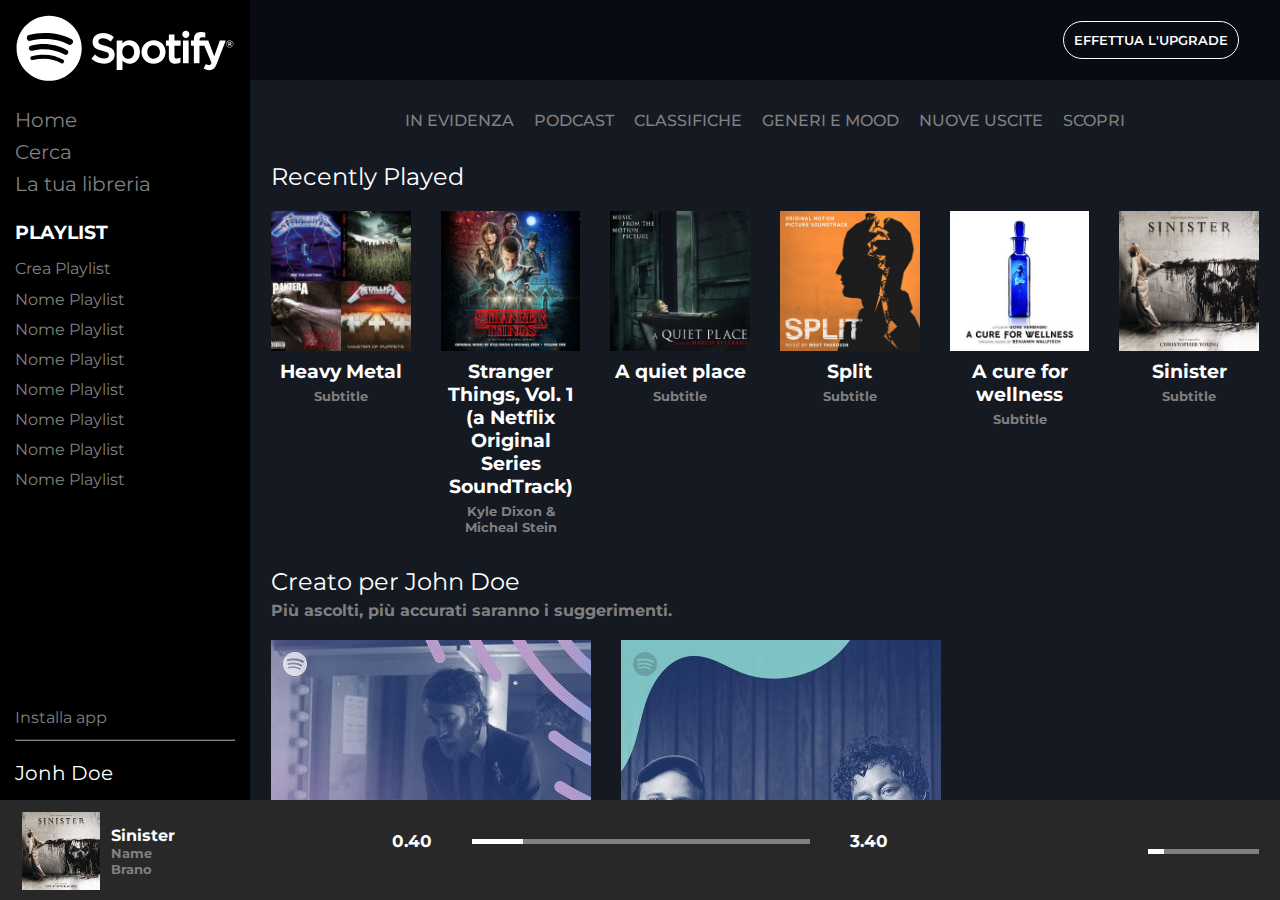
==== commit 388d1b19: "fix: fix header and bars in footer" ====
--- a/index.html
+++ b/index.html
@@ -15,8 +15,6 @@
 <body>
     <div class="separatore">
         <header>
-            <div class="container ">
-                <div class="col">
                     <div class="row">
                         <img class="logo" src="./img/logo.svg" alt="">
                     </div>
@@ -55,8 +53,7 @@
                         </div>
                         </div>
                     </div>
-                </div>
-            </div>
+              
           
         </header> 
         <main>
--- a/style.css
+++ b/style.css
@@ -41,18 +41,16 @@
 
 /* INIZIO HEADER */
 header{
-    max-width: 250px;
+    width: 250px;
     display: flex;
     flex-direction: column;
     flex-shrink: 0;
     overflow: hidden;
     background-color: #000000;
-    padding-top: 15px;
-    padding-left: 15px;
-    padding-bottom: 10px;
+    padding: 15px;
 }
 .logo{
-    width: 100%;
+    
 }
 header .row:nth-child(2){
     margin-top: 20px;
@@ -78,7 +76,7 @@
     margin-bottom: 10px;
 }
 header .row:nth-last-child(1){
-    margin-top: 160px;
+    margin-top: auto;
 }
 .hr-header {
     margin-top: 12px;
@@ -229,6 +227,7 @@
 }
 footer .col:nth-child(1), .box-container-footer{
    display: flex;
+   width: 30%;
    justify-content: flex-start;
    align-items: center;
    gap: 10px;
@@ -241,11 +240,10 @@
     display: flex;
     justify-content: center;
 }
-.play{
-    width: 100%;
-}
+
 footer .col:nth-child(2) {
     display: block;
+    width: 40%;
 }
 
 footer .box-top, .box-bottom {
@@ -259,7 +257,7 @@
 }
 
 .bar-song{
-    width: 500px;
+    width: 100%;
     height: 5px;
     background: grey;
     cursor: pointer;
@@ -267,16 +265,16 @@
 
 footer .col:nth-last-child(1) {
     display: flex;
-    justify-content: center;
+    width: 30%;
+    justify-content: flex-end;
     align-items: center;
     gap: 20px;
     font-size: 20px;
     color: white;
 }
 
-
 .bar-volume{
-    width: 150px;
+    width: 30%;
     height: 5px;
     background: grey;
     cursor: pointer;
@@ -336,11 +334,26 @@
    main, heaeder{
     width: 100%;
    }
+   .ul-nav, .li-nav{
+    flex-wrap: wrap;
+    }
+    #recenti .row:nth-child(2){
+        flex-wrap: wrap;
+     }
 }
 @media screen and (max-width: 700px) {
     main, heaeder {
         width: 100%;
        }
+       .ul-nav, .li-nav{
+        flex-wrap: wrap;
+        }
+        #recenti .row:nth-child(2){
+            flex-wrap: wrap;
+         }
+         .album{
+             width: 50%;
+         }
 
 }
 
@@ -348,6 +361,9 @@
     main, heaeder  {
         width: 100%;
        }
+       .ul-nav, .li-nav{
+        flex-wrap: wrap;
+        }
 }
 
 /* FINE MEDIAQUEARY */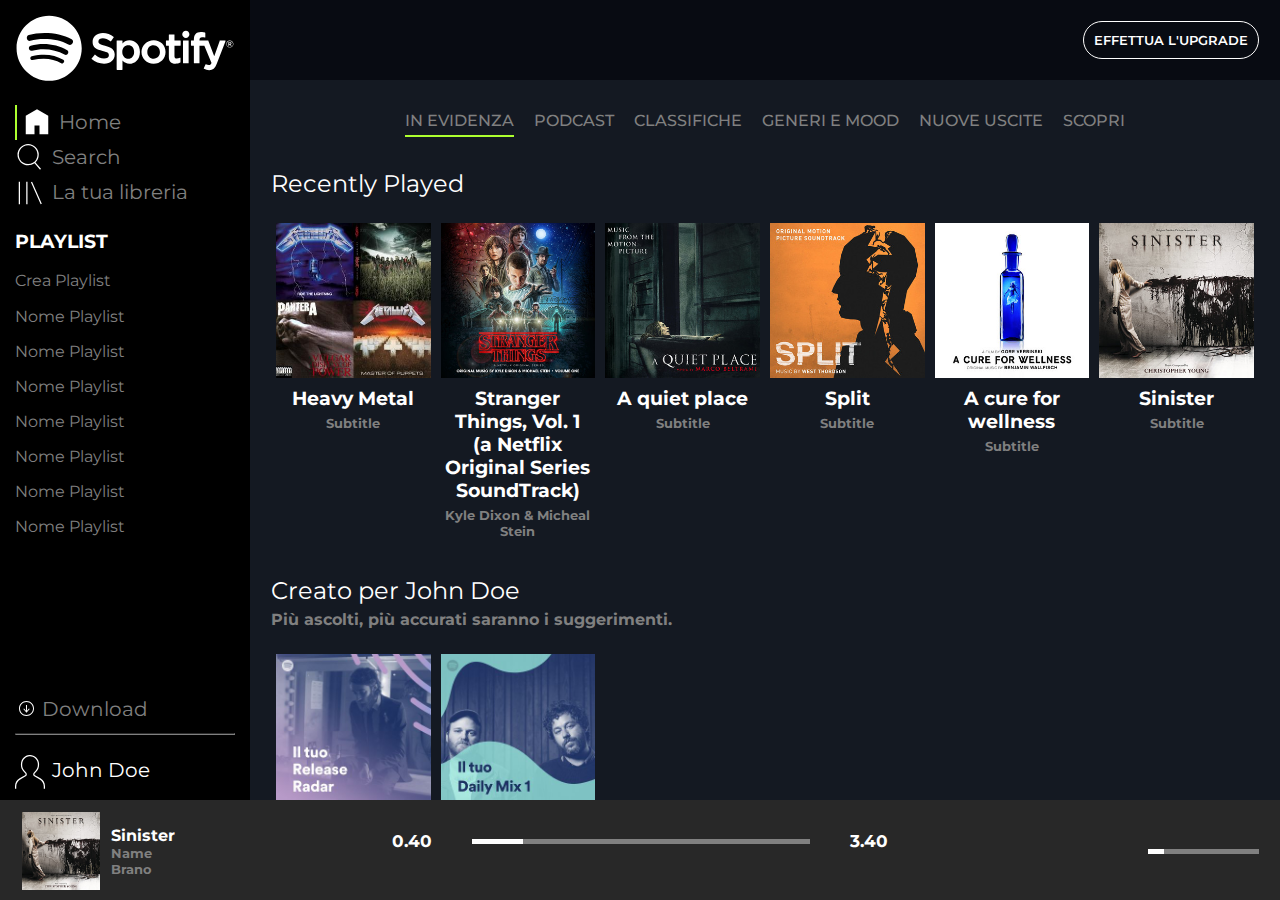
==== commit 51b8e50d: "fix: fix header" ====
--- a/index.html
+++ b/index.html
@@ -15,46 +15,69 @@
 <body>
     <div class="separatore">
         <header>
-                    <div class="row">
-                        <img class="logo" src="./img/logo.svg" alt="">
-                    </div>
-                    <div class="row">
-                        <ul class="ul-header">
-                            <li class="li-header"><a class="link link-header" href="http://"><i class="iconcine fa-solid fa-house"></i> Home</li></a>
-                            <li class="li-header"><a class="link link-header" href="http://"><i class="fa-solid fa-magnifying-glass"></i> Cerca</li></a>
-                            <li class="li-header"><a class="link link-header" href="http://"><i class="fa-solid fa-grip-lines-vertical"></i> La tua libreria</li></a>
+            <div class="row">
+                <img class="logo" src="./img/logo.svg" alt="">
+            </div>
+            <nav class="row">
+                        <ul class="ul-menu">
+                            <li class="li-menu bordo-verticale"> 
+                                <div class="box-container">
+                                    <div class="box-image-header">
+                                        <img src="./img/home.svg" alt="home"></i>
+                                    </div>
+                                    <a class="link link-header" href="#">Home</a>
+                                </div>
+                            </li>
+                            <li class="li-menu">
+                                <div class="box-container">
+                                    <div class="box-image-header">
+                                        <img src="./img/search.svg" alt="search"></i>
+                                    </div>
+                                    <a class="link link-header" href="#">Search</a>
+                                </div>
+                            </li>
+                            <li class="li-menu">
+                                <div class="box-container">
+                                    <div class="box-image-header">
+                                        <img src="./img/libreria.svg" alt="libreria"></i>
+                                    </div>
+                                    <a class="link link-header" href="#">La tua libreria</a>
+                                </div>
+                            </li>
                         </ul>
-                    </div>
-                    <div class="row">
-                        <div class="box-title-header">
-                            <h3>PLAYLIST</h3>
-                        </div>
-                        <div class="box-ul">
-                            <ul class="ul-header">
-                                <li class="li-header "><i class="iconcina-big fa-solid fa-square-plus"></i> Crea Playlist </li>
-                                <li class="li-header"> Nome Playlist</li>
-                                <li class="li-header"> Nome Playlist</li>
-                                <li class="li-header"> Nome Playlist</li>
-                                <li class="li-header"> Nome Playlist</li>
-                                <li class="li-header"> Nome Playlist</li>
-                                <li class="li-header"> Nome Playlist</li>
-                                <li class="li-header"> Nome Playlist</li>
-                            </ul>
-                        </div>
-                    </div>
-                    <div class="row">
-                        <div>
-                        <div class="box">
-                         <a class="install link link-header" href="http://"><i class="fa-solid fa-circle-arrow-down"></i>  Installa app</a>
-                        </div>
-                        <hr class="hr-header">
-                        <div class="box-user">
-                            <a class="user link link-header" href="http://"><i class="fa-solid fa-circle-user"></i> Jonh Doe</a>
-                        </div>
-                        </div>
-                    </div>
-              
-          
+            </nav>
+            <div class="row">
+                <div class="box-title-header">
+                    <h3>PLAYLIST</h3>
+                </div>
+                <div class="box-ul">
+                    <ul class="ul-header">
+                        <li class="li-header "><i class="iconcina-big fa-solid fa-square-plus"></i> Crea Playlist </li>
+                        <li class="li-header"> Nome Playlist</li>
+                        <li class="li-header"> Nome Playlist</li>
+                        <li class="li-header"> Nome Playlist</li>
+                        <li class="li-header"> Nome Playlist</li>
+                        <li class="li-header"> Nome Playlist</li>
+                        <li class="li-header"> Nome Playlist</li>
+                        <li class="li-header"> Nome Playlist</li>
+                    </ul>
+                </div>
+                </div>
+                <div class="row">
+                    <div class="box-container">
+                        <div class="box-image-header download">
+                            <img src="./img/download.svg" alt="download"></i>
+                        </div>
+                        <a class="link link-header" href="#">Download</a>
+                    </div>
+                    <hr class="hr-header">
+                    <div class="box-container">
+                        <div class="box-image-header">
+                            <img src="./img/profile.svg" alt="profile"></i>
+                        </div>
+                        <a class="link link-header profile" href="#">John Doe</a>
+                    </div>
+                </div> 
         </header> 
         <main>
             <section id="hero">
@@ -70,7 +93,7 @@
                 <div class="container">
                     <div class="row">
                         <ul class="ul-nav">
-                            <div><li class="li-nav bar">IN EVIDENZA</li></div>
+                            <li class="li-nav bordo-orizzonatale">IN EVIDENZA</li>
                             <li class="li-nav">PODCAST</li>
                             <li class="li-nav"> CLASSIFICHE</li>
                             <li class="li-nav">GENERI E MOOD</li>
--- a/style.css
+++ b/style.css
@@ -49,20 +49,33 @@
     background-color: #000000;
     padding: 15px;
 }
-.logo{
-    
-}
+
 header .row:nth-child(2){
     margin-top: 20px;
-}
-.ul-header, .li-header{
-    line-height: 30px;
-    color: grey;
+    display: flex;
+    flex-direction: column;
+}
+header .box-container{
+    display: flex;
+    align-items: center;
+}
+.box-image-header{
+    width: 30px;
+    height: 30px;
+    margin-right: 7px;
+}
+.ul-menu, .li-menu, .ul-header, .li-header{
+    line-height: 35px;
+    color: grey; 
 }
 .link-header{
    color: grey;
    font-size: 20px;
 }
+.bordo-verticale{
+    border-left:2px solid #adff2f;
+    padding-left: 5px;
+}
 header .row:nth-child(3){
     margin-top: 20px;
     overflow: auto;
@@ -77,19 +90,22 @@
 }
 header .row:nth-last-child(1){
     margin-top: auto;
+}
+header .row:nth-last-child(1) .box-container:nth-child(1){
+    margin-top: 30px;
 }
 .hr-header {
     margin-top: 12px;
     margin-bottom: 20px;
     border-color: grey;
 }
-header .install{
-    font-size: 16px;
-    color: grey;
-}
-header .user{
-    color: white;
-} 
+.download{
+    height: 20px;
+    width: 20px;
+}
+.profile{
+    color: white;
+}
 
 /* FINE HEADER */ 
 
@@ -107,7 +123,7 @@
     justify-content: flex-end;
     padding-top: 20px;
     padding-bottom: 20px;
-    padding-right: 20px;
+   
 }
 .btn-black{
     border-radius: 20px;
@@ -131,10 +147,9 @@
     gap: 20px;
 }
 
-.evidenziatore{
-    width: 10px;
-    background: green;
-    height: 2px;
+.bordo-orizzonatale{
+    border-bottom: 2px solid #adff2f;
+    padding-bottom: 5px;
 }
 
 /* FINE NAV */
@@ -150,12 +165,17 @@
 #recenti .row:nth-child(2){
     display: flex;
     justify-content: flex-start;
-    gap: 30px;
+    flex-wrap: wrap;
     margin-top: 20px;
+}
+
+#recenti .box-container{
+    width: calc(100% / 6);
+    text-align: center;
+    padding: 5px;
 }
 #recenti .box-text{
     margin-top: 5px;
-    text-align: center;
 }
 .title{
     color: white;
@@ -176,15 +196,19 @@
 #for-user .row:nth-child(2){
     display: flex;
     justify-content: flex-start;
+    flex-wrap: wrap;
     margin-top: 20px;
-    gap: 30px;
+}
+#for-user .box-container{
+    width: calc(100% / 6);
+    text-align: center;
+    padding: 5px;
 }
 #for-user .box-sub-title{
     margin-top: 5px;
 }
 #for-user .box-text{
     margin-top: 5px;
-    text-align: center;
 }
 /* FINE FOR-USER */
 
@@ -199,15 +223,20 @@
 #popular  .row:nth-child(2){
     display: flex;
     justify-content: flex-start;
+    flex-wrap: wrap;
     margin-top: 20px;
-    gap: 30px;
+}
+#popular .box-container{
+    width: calc(100% / 6);
+    text-align: center;
+    padding: 5px;
+    margin-bottom: 10px;
 }
 #popular  .box-sub-title{
     margin-top: 5px;
 }
 #popular .box-text{
     margin-top: 5px;
-    text-align: center;
 }
 .circle{
     border-radius: 50%;
@@ -238,7 +267,7 @@
     width: 80px;
     height: 80px;
     display: flex;
-    justify-content: center;
+    justify-content: flex-start;
 }
 
 footer .col:nth-child(2) {
@@ -337,9 +366,15 @@
    .ul-nav, .li-nav{
     flex-wrap: wrap;
     }
-    #recenti .row:nth-child(2){
-        flex-wrap: wrap;
-     }
+     #recenti .box-container{
+        width: calc(100% / 4);
+    }
+    #for-user .box-container{
+        width: calc(100% / 4);
+    }
+    #popular .box-container{
+        width: calc(100% / 4);
+    }
 }
 @media screen and (max-width: 700px) {
     main, heaeder {
@@ -348,22 +383,80 @@
        .ul-nav, .li-nav{
         flex-wrap: wrap;
         }
-        #recenti .row:nth-child(2){
-            flex-wrap: wrap;
+        #recenti .box-container{
+            width: calc(100% / 2);
+        }
+        #for-user .box-container{
+            width: calc(100% / 2);
+        }
+        #popular .box-container{
+            width: calc(100% / 2);
+        }
+        .c-icon{
+            display: block;
+        }
+        footer .row {
+            gap: 40px;
          }
-         .album{
-             width: 50%;
-         }
-
+         footer .box-top, .box-bottom {
+            gap: 30px;
+        }
+        footer .col:nth-last-child(1) {
+            gap: 10px;
+        }
 }
 
 @media screen and (max-width: 600px) {
-    main, heaeder  {
+        main {
         width: 100%;
        }
+       header{
+        width: 20%;
+       }
+       .link, .link-header, .ul-header, .li-header, .box-title-header, .hr-header{
+        display: none;
+       }
+       .box-image-header{
+        display: block;
+        margin-bottom: 10px;
+       }
+       .download{
+        margin-bottom: 20px;
+        height: 30px;
+        width: 30px;
+        margin-left: -3px;
+        }
        .ul-nav, .li-nav{
         flex-wrap: wrap;
         }
+        #recenti .box-container{
+            width: calc(100% / 2);
+        }
+        #for-user .box-container{
+            width: calc(100% / 2);
+        }
+        #popular .box-container{
+            width: calc(100% / 2);
+        }
+        footer{
+          
+        }
+        footer .col:nth-child(1), .box-container-footer{
+            gap: 5px;
+         }
+        .box-image-play{
+            width: 50px;
+            height: 50px;
+        }
+        .c-icon{
+            display: block;
+        }
+        footer .box-top, .box-bottom {
+            gap: 30px;
+        }
+        footer .col:nth-last-child(1) {
+            gap: 10px;
+        }
 }
 
 /* FINE MEDIAQUEARY */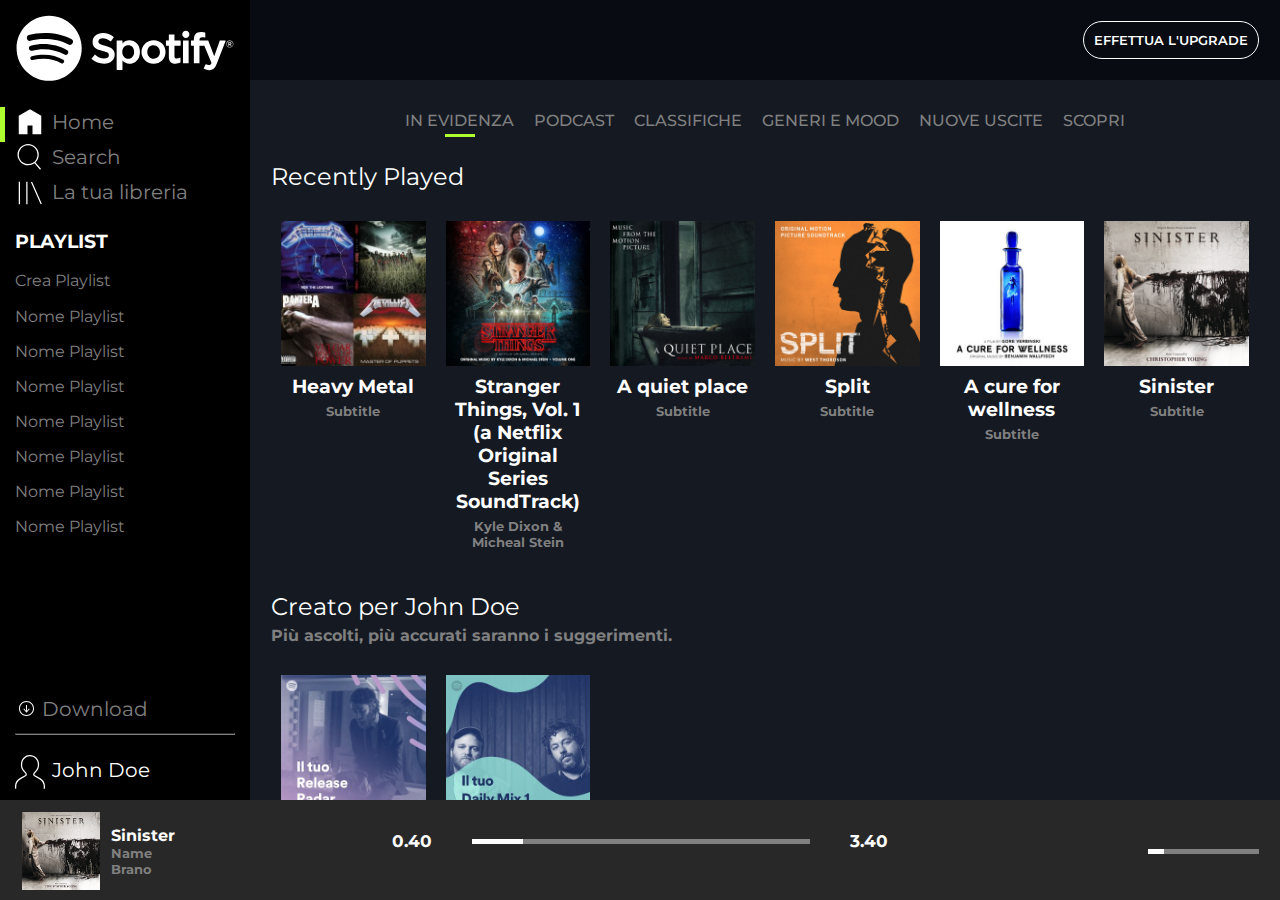
==== commit 7550c7ee: "feat: add hover su immagini feat: add barre verdi su i due elementi feat: add pallino nella barra vo" ====
--- a/index.html
+++ b/index.html
@@ -17,34 +17,37 @@
         <header>
             <div class="row">
                 <img class="logo" src="./img/logo.svg" alt="">
+                <img class="logo-small" src="./img/logo-small.svg" alt="logo-small">
             </div>
             <nav class="row">
-                        <ul class="ul-menu">
-                            <li class="li-menu bordo-verticale"> 
-                                <div class="box-container">
-                                    <div class="box-image-header">
-                                        <img src="./img/home.svg" alt="home"></i>
-                                    </div>
-                                    <a class="link link-header" href="#">Home</a>
-                                </div>
-                            </li>
-                            <li class="li-menu">
-                                <div class="box-container">
-                                    <div class="box-image-header">
-                                        <img src="./img/search.svg" alt="search"></i>
-                                    </div>
-                                    <a class="link link-header" href="#">Search</a>
-                                </div>
-                            </li>
-                            <li class="li-menu">
-                                <div class="box-container">
-                                    <div class="box-image-header">
-                                        <img src="./img/libreria.svg" alt="libreria"></i>
-                                    </div>
-                                    <a class="link link-header" href="#">La tua libreria</a>
-                                </div>
-                            </li>
-                        </ul>
+                <ul class="ul-menu">
+                    <li class="li-menu">
+                        <div class="box-container">
+                            <div class="box-image-header">
+                                <div class="bordo-verticale"></div>
+                                    <img class="image-menu" src="./img/home.svg" alt="home">
+                            </i>
+                            </div>
+                            <a class="link link-header" href="#">Home</a>
+                        </div>
+                    </li>
+                    <li class="li-menu">
+                        <div class="box-container">
+                            <div class="box-image-header">
+                                <img class="image-menu" src="./img/search.svg" alt="search"></i>
+                            </div>
+                            <a class="link link-header" href="#">Search</a>
+                        </div>
+                    </li>
+                    <li class="li-menu">
+                        <div class="box-container">
+                            <div class="box-image-header">
+                                <img class="image-menu" src="./img/libreria.svg" alt="libreria"></i>
+                            </div>
+                            <a class="link link-header" href="#">La tua libreria</a>
+                        </div>
+                    </li>
+                </ul>
             </nav>
             <div class="row">
                 <div class="box-title-header">
@@ -93,7 +96,7 @@
                 <div class="container">
                     <div class="row">
                         <ul class="ul-nav">
-                            <li class="li-nav bordo-orizzonatale">IN EVIDENZA</li>
+                            <li class="li-nav">IN EVIDENZA <div class="bordo-orizzonatale"></div></li>
                             <li class="li-nav">PODCAST</li>
                             <li class="li-nav"> CLASSIFICHE</li>
                             <li class="li-nav">GENERI E MOOD</li>
@@ -112,7 +115,9 @@
                         <div class="box-container">
                             <div class="box-image">
                                 <img class="album" src="./img/metal_lifting.jpg" alt="">
-                                <i class="image-nascosta fa-regular fa-circle-play"></i>
+                                <div class="box-image-hover">
+                                    <i class=" fa-regular fa-circle-play"></i>
+                                </div>
                             </div>
                             <div class="box-text">    
                                 <h3 class="title">Heavy Metal</h3>
@@ -124,6 +129,9 @@
                         <div class="box-container">
                             <div class="box-image">
                                 <img class="album" src="./img/stranger.jpeg" alt="">
+                                <div class="box-image-hover">
+                                    <i class=" fa-regular fa-circle-play"></i>
+                                </div>
                             </div>
                             <div class="box-text">    
                                 <h3 class="title">Stranger Things, Vol. 1 <div></div>(a Netflix Original Series <div></div> SoundTrack)</h3>
@@ -136,6 +144,9 @@
                         <div class="box-container">
                             <div class="box-image">
                                 <img class="album" src="./img/aquietplace.jpeg" alt="">
+                                <div class="box-image-hover">
+                                    <i class=" fa-regular fa-circle-play"></i>
+                                </div>
                             </div>
                             <div class="box-text">    
                                 <h3 class="title">A quiet place</h3>
@@ -148,6 +159,9 @@
                         <div class="box-container">
                             <div class="box-image">
                                 <img class="album" src="./img/split.jpeg" alt="">
+                                <div class="box-image-hover">
+                                    <i class=" fa-regular fa-circle-play"></i>
+                                </div>
                             </div>
                             <div class="box-text">    
                                 <h3 class="title">Split</h3>
@@ -160,6 +174,9 @@
                         <div class="box-container">
                             <div class="box-image">
                                 <img class="album" src="./img/cure.jpeg" alt="">
+                                <div class="box-image-hover">
+                                    <i class=" fa-regular fa-circle-play"></i>
+                                </div>
                             </div>
                             <div class="box-text">    
                                 <h3 class="title">A cure for wellness</h3>
@@ -172,6 +189,9 @@
                         <div class="box-container">
                             <div class="box-image">
                                 <img class="album" src="./img/sinister.jpeg" alt="">
+                                <div class="box-image-hover">
+                                    <i class=" fa-regular fa-circle-play"></i>
+                                </div>
                             </div>
                             <div class="box-text">    
                                 <h3 class="title">Sinister</h3>
@@ -197,6 +217,9 @@
                         <div class="box-container">
                             <div class="box-image">
                                 <img class="album" src="./img/radar.jpeg" alt="">
+                                <div class="box-image-hover">
+                                    <i class=" fa-regular fa-circle-play"></i>
+                                </div>
                             </div>
                             <div class="box-text">    
                                 <h3 class="title">Heavy Metal</h3>
@@ -205,6 +228,9 @@
                         <div class="box-container">
                             <div class="box-image">
                                 <img class="album" src="./img/mixdaily.jpeg" alt="">
+                                <div class="box-image-hover">
+                                    <i class=" fa-regular fa-circle-play"></i>
+                                </div>
                             </div>
                             <div class="box-text">    
                                 <h3 class="title">Daily Mix 1</h3>
@@ -215,7 +241,7 @@
                 <div class="container">
                     <div class="row">
                         <div class="box-title">
-                            <h2 class="title">Creato per John Doe</h2>
+                            <h2 class="title">Artisti più popolari</h2>
                         </div>
                         <div class="box-sub-title">
                             <h4 class="sub-title">Più ascolti, più accurati saranno i suggerimenti.</h4>
@@ -225,6 +251,9 @@
                         <div class="box-container">
                             <div class="box-image">
                                 <img class="album circle" src="./img/youg.jpeg" alt="">
+                                <div class="box-image-hover">
+                                    <i class=" fa-regular fa-circle-play"></i>
+                                </div>
                             </div>
                             <div class="box-text">    
                                 <h3 class="title">Heavy Metal</h3>
@@ -233,87 +262,93 @@
                         <div class="box-container">
                             <div class="box-image">
                                 <img class="album circle" src="./img/einaudi.jpeg" alt="">
+                                <div class="box-image-hover">
+                                    <i class=" fa-regular fa-circle-play"></i>
+                                </div>
                             </div>
                             <div class="box-text">    
                                 <h3 class="title">Daily Mix 1</h3>
                             </div>   
                         </div>
             </section>
-            
         </main>
     </div>
-        <footer>
-            <div class="container">
-                <div class="row">
-                    <div class="col">
-                        <div class="box-container-footer">
-                            <div class="box-image-play">
-                                <img class="play" src="./img/sinister.jpeg" alt="">
-                            </div>
-                            <div class="box-c">
-                                <div class="box-text">    
-                                    <h4 class="title">Sinister</h4>
-                                </div>   
-                                <div class="box-text">  
-                                    <h5 class="sub-title">Name Brano</h5>
-                                </div>
-                            </div>
-                            <div class="c-icon">
-                                <div class="box-icon">
-                                    <i class="fa-solid fa-heart"></i>
-                                </div>
-                                <div class="box-icon">
-                                    <i class="fa-solid fa-folder"></i>
-                                </div>
-                            </div>
-                        </div>
-                    </div>
-                    <div class="col">
-                        <div class="box-top">
-                            <div class="box-icon"> 
-                                <i class="icon fa-solid fa-shuffle"></i>
-                            </div>
-                            <div class="box-icon"> 
-                                <i class="icon fa-solid fa-backward"></i>
-                            </div>
-                            <div class="box-icon"> 
-                                <i class="icon fa-regular fa-circle-play"></i>
-                            </div>
-                            <div class="box-icon"> 
-                                <i class="icon fa-solid fa-forward-step"></i>
-                            </div>
-                            <div class="box-icon"> 
-                                <i class="icon fa-solid fa-arrow-rotate-right"></i>
-                            </div>
-                        </div>
-                        <div class="box-bottom">
-                            <div class="box-text">
-                                <h5>0.40</h5>
-                            </div>
-                            <div class="bar-song">
-                                <div class="bar-riempimento"></div>
-                            </div>
-                            <div class="box-text">
-                                <h5>3.40</h5>
-                            </div>
-                        </div>
-                    </div>
-                    <div class="col">
-                        <div class="box"> 
-                            <i class="icon fa-solid fa-chart-bar"></i>
-                        </div>
-                        <div class="box"> 
-                            <i class="icon fa-solid fa-display"></i>
-                        </div>
-                        <div class="box"> 
-                            <i class="icon fa-solid fa-volume-high"></i>
-                        </div>
-                        <div class="bar-volume">
-                            <div class="bar-riempimento"></div>
+    <footer>
+        <div class="container">
+            <div class="row">
+                <div class="col">
+                    <div class="box-container-footer">
+                        <div class="box-image-play">
+                            <img class="play" src="./img/sinister.jpeg" alt="">
+                        </div>
+                        <div class="box-c">
+                            <div class="box-text">    
+                                <h4 class="title">Sinister</h4>
+                            </div>   
+                            <div class="box-text">  
+                                <h5 class="sub-title">Name Brano</h5>
+                            </div>
+                        </div>
+                        <div class="c-icon">
+                            <div class="box-icon">
+                                <i class="icon fa-solid fa-heart"></i>
+                            </div>
+                            <div class="box-icon">
+                                <i class="icon fa-solid fa-folder"></i>
+                            </div>
+                        </div>
+                    </div>
+                </div>
+                <div class="col">
+                    <div class="box-top">
+                        <div class="box-icon"> 
+                            <i class="icon fa-solid fa-shuffle"></i>
+                        </div>
+                        <div class="box-icon"> 
+                            <i class="icon fa-solid fa-backward"></i>
+                        </div>
+                        <div class="box-icon"> 
+                            <i class="icon fa-regular fa-circle-play"></i>
+                        </div>
+                        <div class="box-icon"> 
+                            <i class="icon fa-solid fa-forward-step"></i>
+                        </div>
+                        <div class="box-icon"> 
+                            <i class="icon fa-solid fa-arrow-rotate-right"></i>
+                        </div>
+                    </div>
+                    <div class="box-bottom">
+                        <div class="box-text">
+                            <h5>0.40</h5>
+                        </div>
+                        <div class="bar-song">
+                            <div class="bar-riempimento">
+                                <div class="pallino"></div>
+                            </div>
+                        </div>
+                        <div class="box-text">
+                            <h5>3.40</h5>
+                        </div>
+                    </div>
+                </div>
+                <div class="col">
+                    <div class="box"> 
+                        <i class="icon fa-solid fa-chart-bar"></i>
+                    </div>
+                    <div class="box"> 
+                        <i class="icon fa-solid fa-display"></i>
+                    </div>
+                    <div class="box"> 
+                        <i class="icon fa-solid fa-volume-high"></i>
+                    </div>
+                    <div class="bar-volume">
+                        <div class="bar-riempimento">
+                            <div class="pallino"></div>
                         </div>
                     </div>
                 </div>
             </div>
-        </footer>
+        </div>
+    </footer>
 </body>
 </html>--- a/style.css
+++ b/style.css
@@ -4,7 +4,6 @@
     box-sizing: border-box;
     font-family: "Montserrat", sans-serif;
 }
-
 /* INIZIO ELEMENTI */
 .separatore{
     height: calc(100vh - 100px);
@@ -33,10 +32,11 @@
     cursor: pointer;
     text-decoration: none;
 }
-.album{
+.album, .logo{
     width: 100%;
     cursor: pointer;
 }
+
  /* FINE ELEMENTI */
 
 /* INIZIO HEADER */
@@ -63,22 +63,30 @@
     width: 30px;
     height: 30px;
     margin-right: 7px;
+    position: relative;;
 }
 .ul-menu, .li-menu, .ul-header, .li-header{
     line-height: 35px;
     color: grey; 
 }
+.ul-header{
+    overflow-y: auto;
+}
+
 .link-header{
    color: grey;
    font-size: 20px;
 }
 .bordo-verticale{
-    border-left:2px solid #adff2f;
-    padding-left: 5px;
-}
+    width: 5px;
+    height: 35px;
+    background-color: #adff2f;
+    position: absolute;
+    left: -15px;
+}
+
 header .row:nth-child(3){
     margin-top: 20px;
-    overflow: auto;
 }
 .iconcina-big {
     font-size: 30px;
@@ -123,8 +131,8 @@
     justify-content: flex-end;
     padding-top: 20px;
     padding-bottom: 20px;
-   
-}
+}
+
 .btn-black{
     border-radius: 20px;
     border-color: white;
@@ -145,11 +153,14 @@
     color: grey;
     font-weight: 500;
     gap: 20px;
-}
-
+    position: relative;
+}
 .bordo-orizzonatale{
-    border-bottom: 2px solid #adff2f;
-    padding-bottom: 5px;
+    width: 30px;
+    height: 3px;
+    background-color: #adff2f;;
+    position: absolute;
+    bottom: -7px;
 }
 
 /* FINE NAV */
@@ -172,7 +183,7 @@
 #recenti .box-container{
     width: calc(100% / 6);
     text-align: center;
-    padding: 5px;
+    padding: 10px;
 }
 #recenti .box-text{
     margin-top: 5px;
@@ -202,7 +213,7 @@
 #for-user .box-container{
     width: calc(100% / 6);
     text-align: center;
-    padding: 5px;
+    padding: 10px;
 }
 #for-user .box-sub-title{
     margin-top: 5px;
@@ -229,7 +240,7 @@
 #popular .box-container{
     width: calc(100% / 6);
     text-align: center;
-    padding: 5px;
+    padding: 10px;
     margin-bottom: 10px;
 }
 #popular  .box-sub-title{
@@ -291,7 +302,25 @@
     background: grey;
     cursor: pointer;
 }
-
+.bar-riempimento{
+    width: 15%;
+    height: 100%;
+    background: white;
+    cursor: pointer;
+    position: relative;
+}
+.pallino{
+    border: 1px solid white;
+    border-radius: 100%;
+    background-color: white;
+    width: 15px;
+    height: 15px;
+    display: none;
+    position: absolute;
+    top: 50%;
+    left: 100%;
+    transform: translate(-50%, -50%);
+}
 footer .col:nth-last-child(1) {
     display: flex;
     width: 30%;
@@ -308,52 +337,70 @@
     background: grey;
     cursor: pointer;
 }
-.bar-riempimento{
-    width: 15%;
-    height: 100%;
-    background: white;
-    cursor: pointer;
-}
+
 /* FINE FOOTER */
 
 
 /* INIZIO HOOVER */
+.ul-menu:hover .li-menu:hover .link-header {
+    border: 1px solid transparent;
+    font-size: 22px;
+    padding-left: 5px;
+    color: white;
+}
 .ul-header:hover .li-header:hover {
     border: 1px solid transparent;
-    border-left-color: green ;
+    font-size: 20px;
     padding-left: 5px;
     color: white;
 }
 .ul-nav:hover .li-nav:hover {
     color: white;
+    font-size: 20px;
 }
 .link:hover{
     color: white;
 }
-.btn:hover{
-    color: white;
+.btn-black:hover{
+    font-size: 20px;
     padding: 15px;
 }
-.album:hover{
-    width: 110%;
-
+ .icon:hover{
+    font-size: 25px;
+    color: white;
 } 
-i:hover{
-    font-size: 22px;
-    color: white;
-}
-.image-nascosta{
+/* INIZIO IMMAGINI HOOVER */
+.logo-small{
     display: none;
 }
-.image:hover{
-    display: block;
+.box-image {
     position: relative;
-    font-size: 300%;
+    opacity: 1;
+}
+.box-image-hover{
+    display: none;
+    position: absolute;
     top: 50%;
     left: 50%;
     transform: translate(-50%, -50%);
-    background-color: rgba(0, 0, 0, 0.5);
-}
+    color:  white;
+    font-size: 125px;
+    opacity: 1;
+    transition: 0.4s;
+}
+
+.box-image:hover .box-image-hover{
+    display: block;
+}
+
+.box-image:hover {
+    opacity: 0.4;
+}
+
+.bar-riempimento:hover .pallino{
+    display: block;
+}
+/* FINE IMMAGINI HOOVER */
 /* FINE HOOVER */
 
 
@@ -366,6 +413,12 @@
    .ul-nav, .li-nav{
     flex-wrap: wrap;
     }
+    header .row:nth-last-child(1) .box-container:nth-child(1){
+        margin-top: 15px;
+    }
+    .hr-header {
+        margin-bottom: 10px;
+    }
      #recenti .box-container{
         width: calc(100% / 4);
     }
@@ -379,7 +432,13 @@
 @media screen and (max-width: 700px) {
     main, heaeder {
         width: 100%;
-       }
+    }
+    header .row:nth-last-child(1) .box-container:nth-child(1){
+        margin-top: 15px;
+    }
+    .hr-header {
+        margin-bottom: 10px;
+    }
        .ul-nav, .li-nav{
         flex-wrap: wrap;
         }
@@ -405,20 +464,30 @@
             gap: 10px;
         }
 }
-
 @media screen and (max-width: 600px) {
         main {
         width: 100%;
        }
        header{
-        width: 20%;
+        width: auto;
+        align-items: center;
        }
+       .logo{
+        display: none;
+       }
+       .logo-small{
+        display: block;
+        width: 40px;
+       }
+       .image-menu{
+        padding-bottom: 10px;
+        }
        .link, .link-header, .ul-header, .li-header, .box-title-header, .hr-header{
         display: none;
        }
        .box-image-header{
         display: block;
-        margin-bottom: 10px;
+        margin-top: 10px;
        }
        .download{
         margin-bottom: 20px;
@@ -426,6 +495,7 @@
         width: 30px;
         margin-left: -3px;
         }
+      
        .ul-nav, .li-nav{
         flex-wrap: wrap;
         }
@@ -437,9 +507,6 @@
         }
         #popular .box-container{
             width: calc(100% / 2);
-        }
-        footer{
-          
         }
         footer .col:nth-child(1), .box-container-footer{
             gap: 5px;
@@ -457,6 +524,8 @@
         footer .col:nth-last-child(1) {
             gap: 10px;
         }
-}
-
-/* FINE MEDIAQUEARY */+      
+}
+
+/* FINE MEDIAQUEARY */
+
